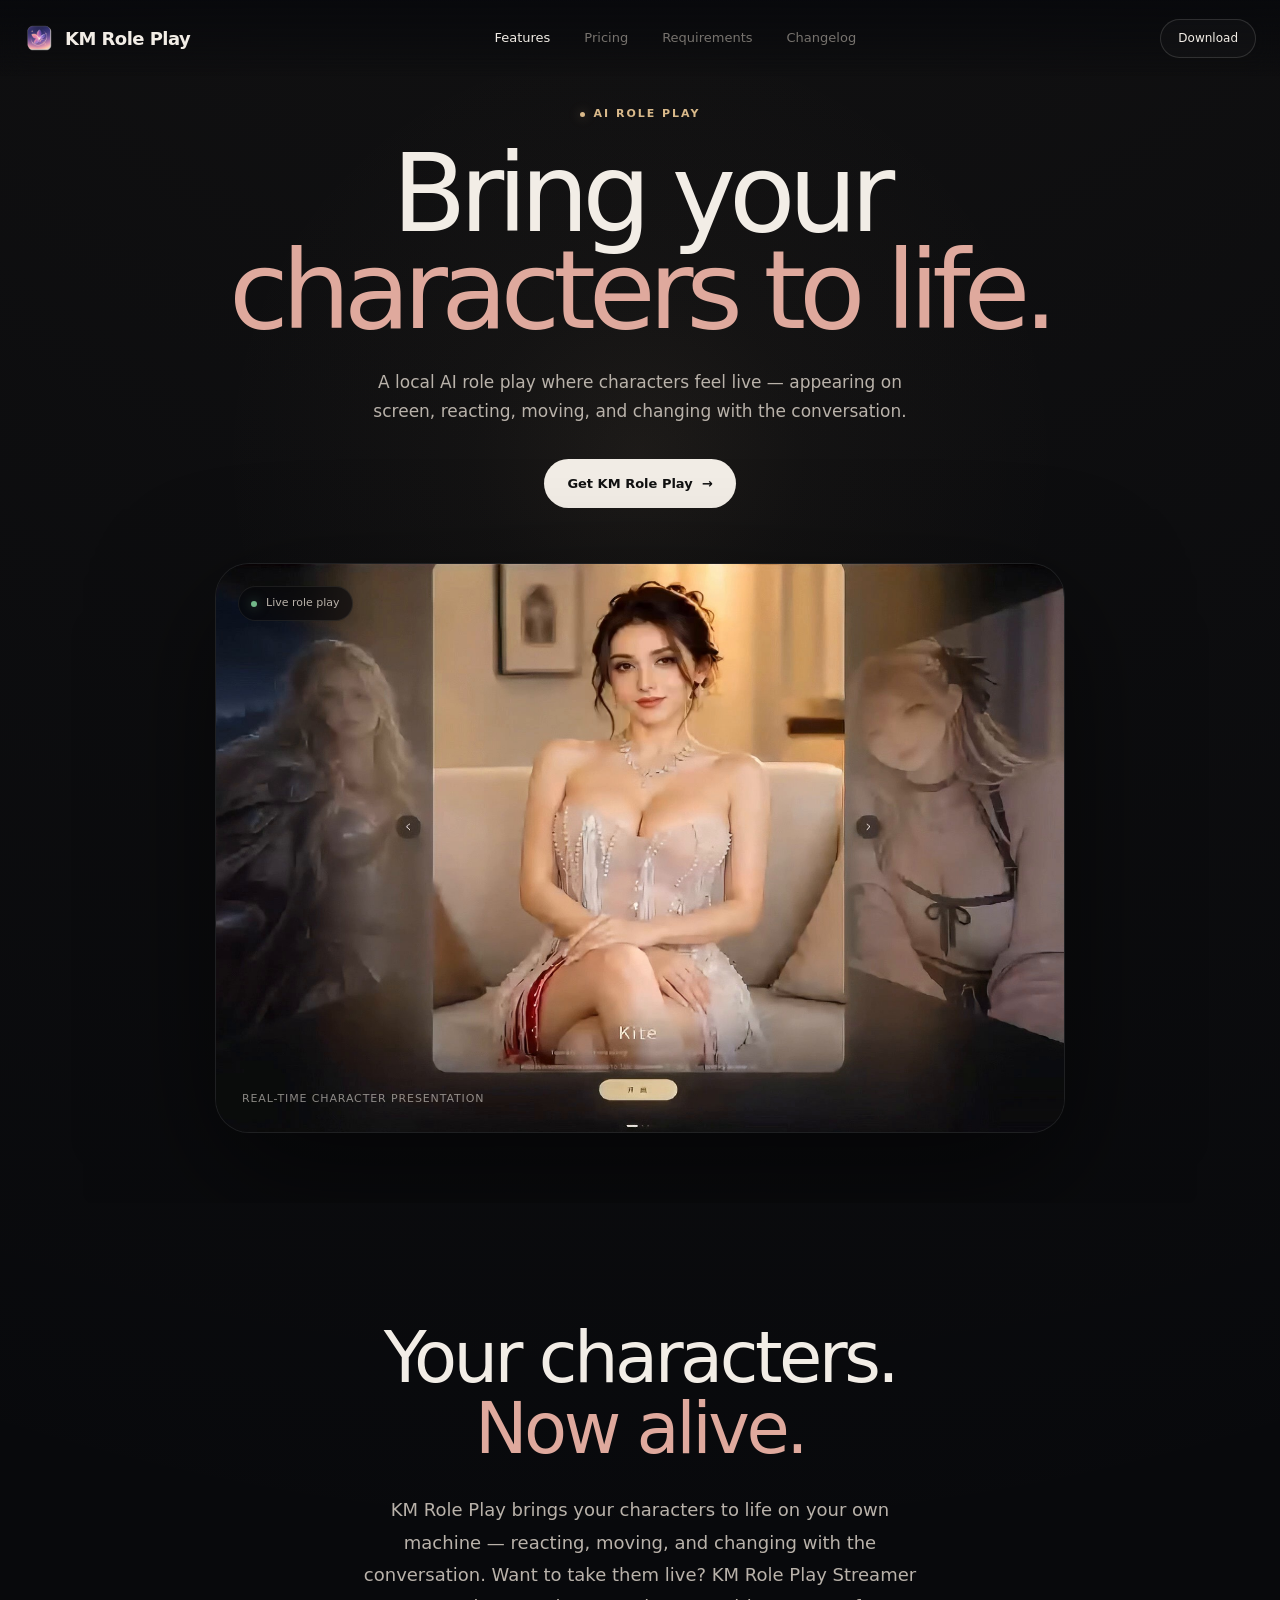
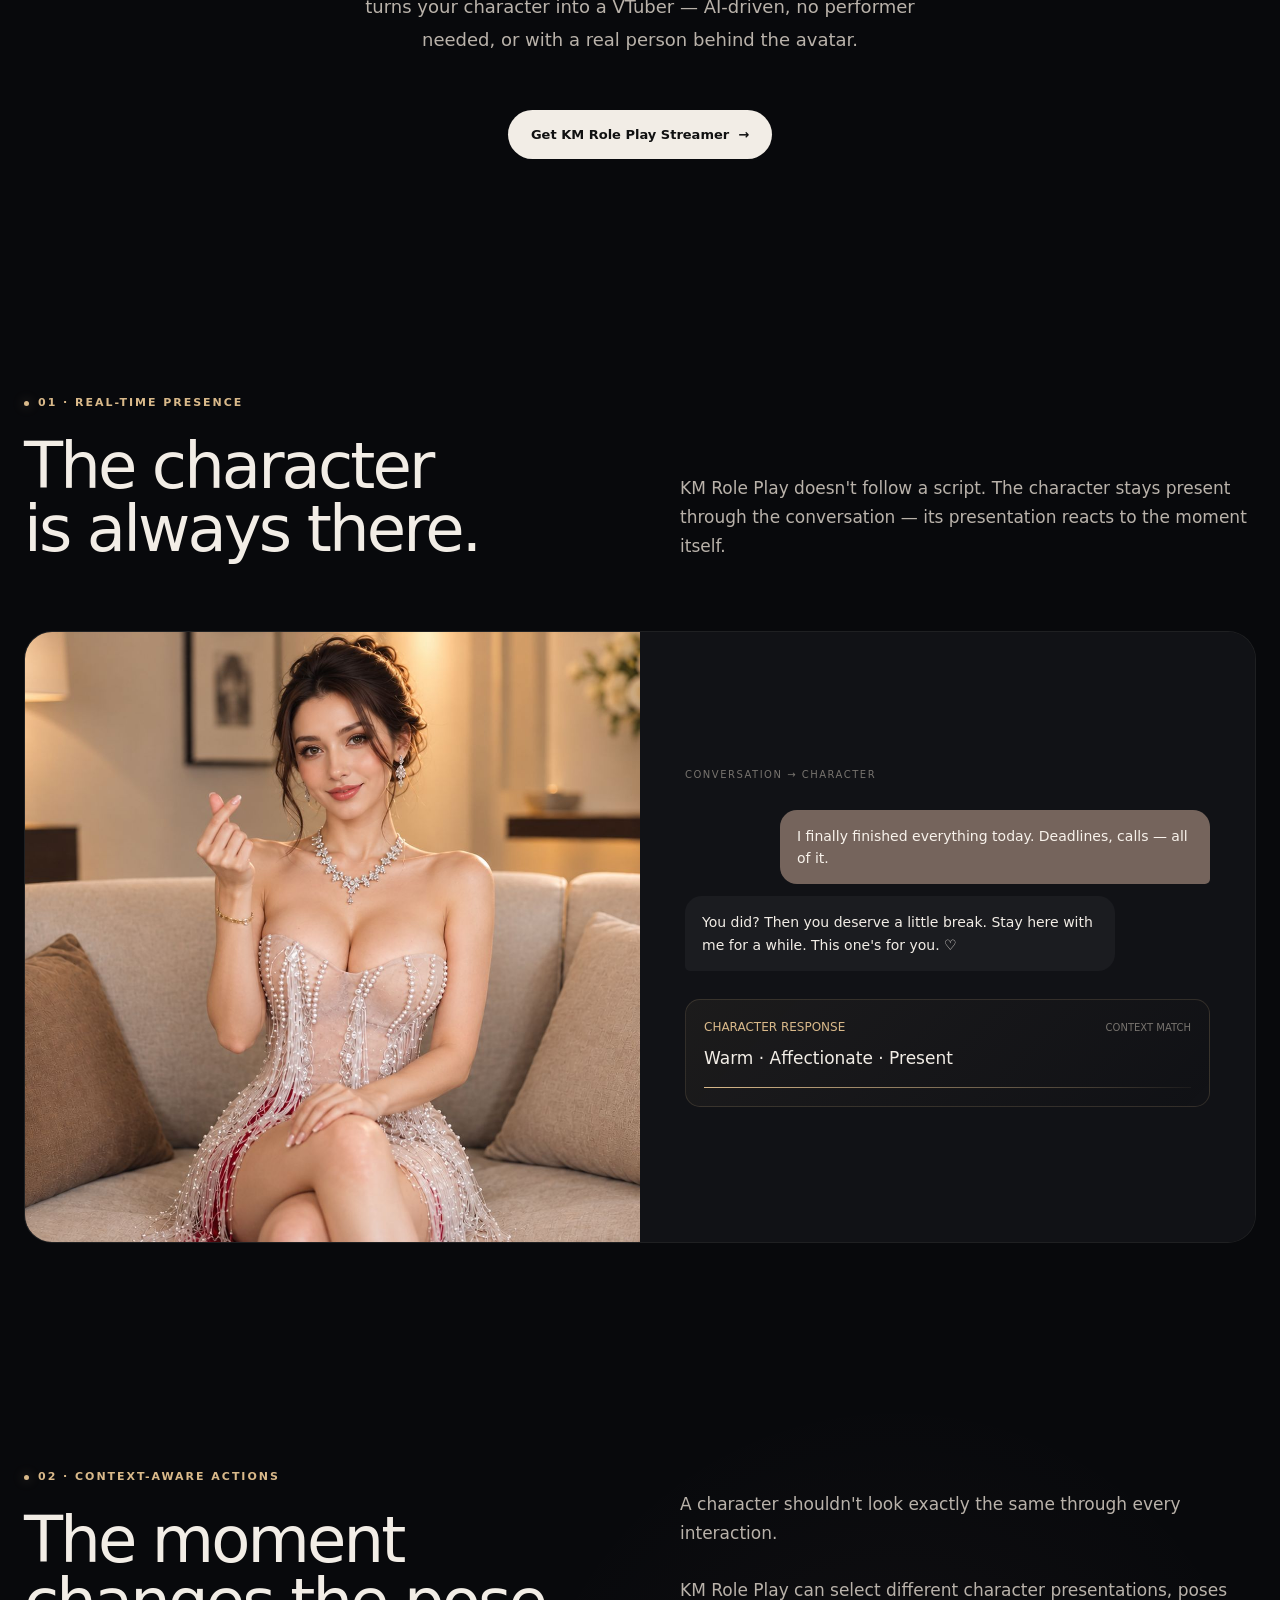
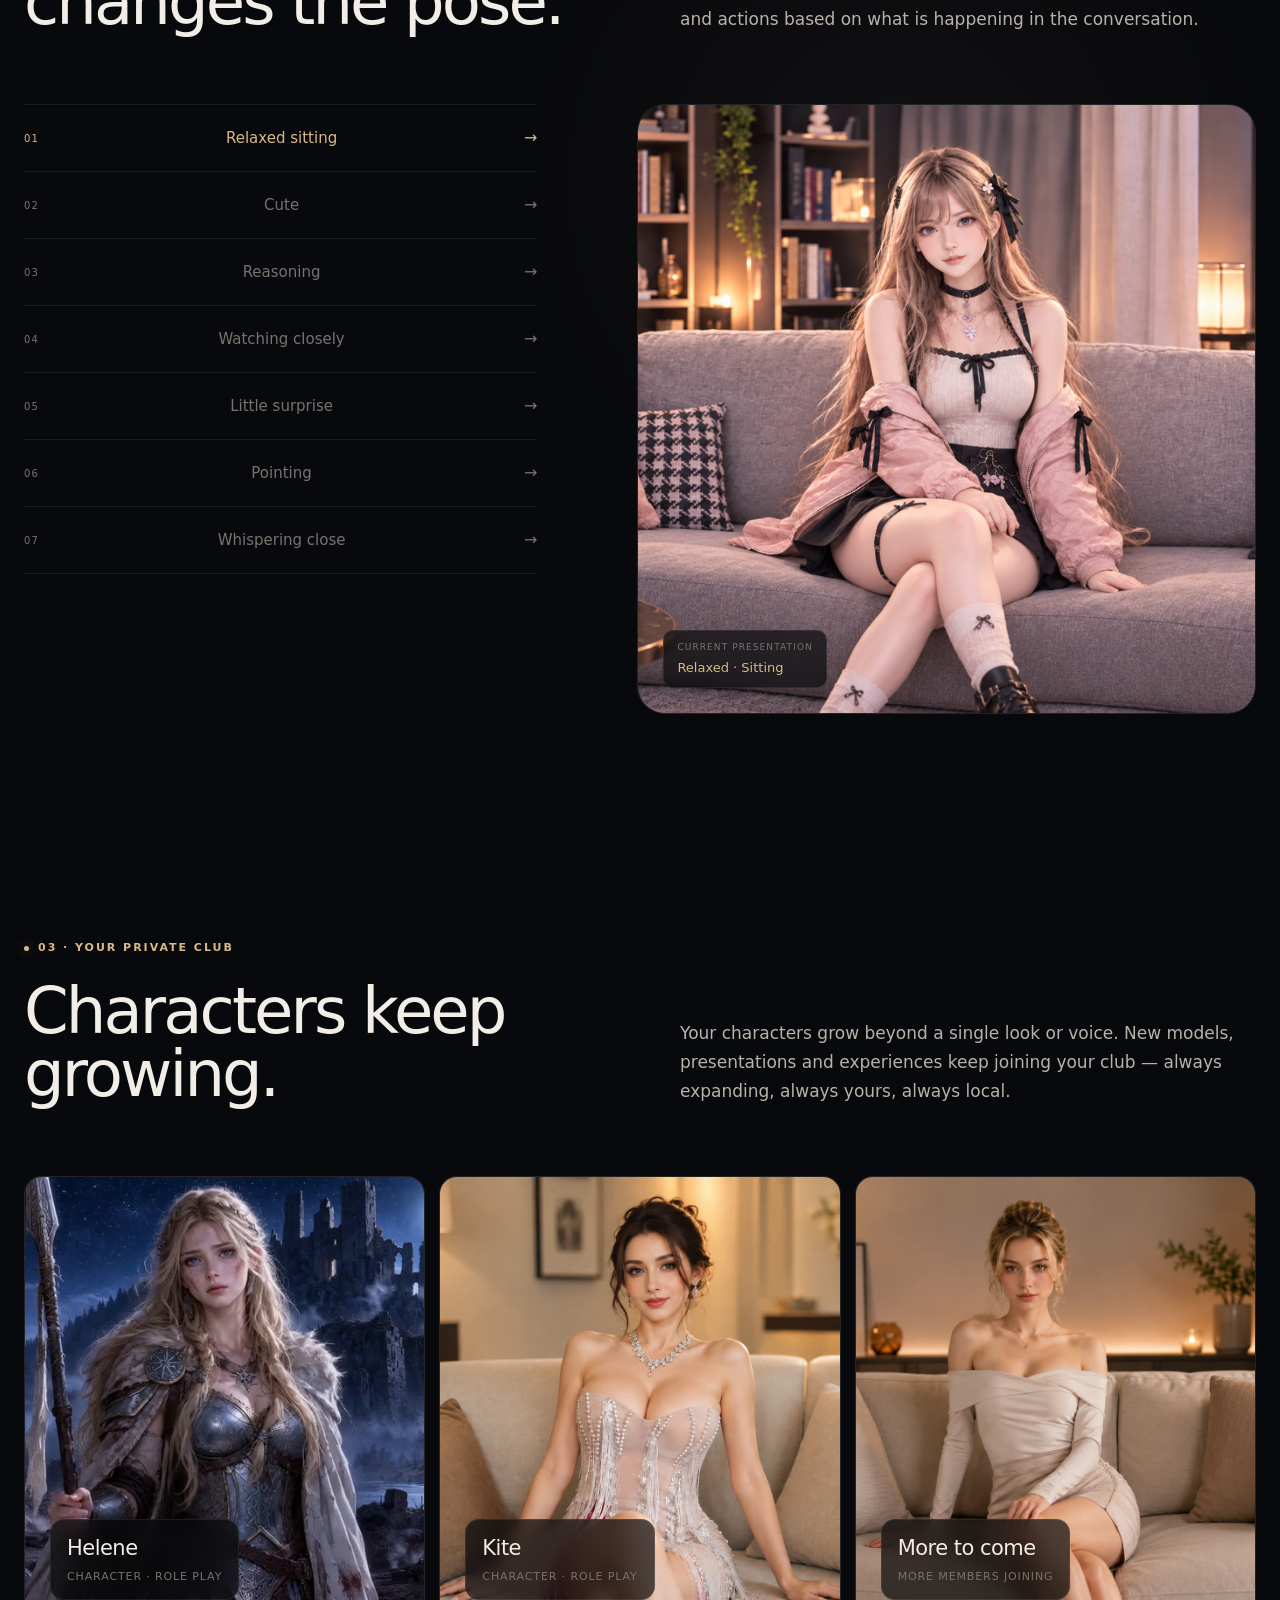
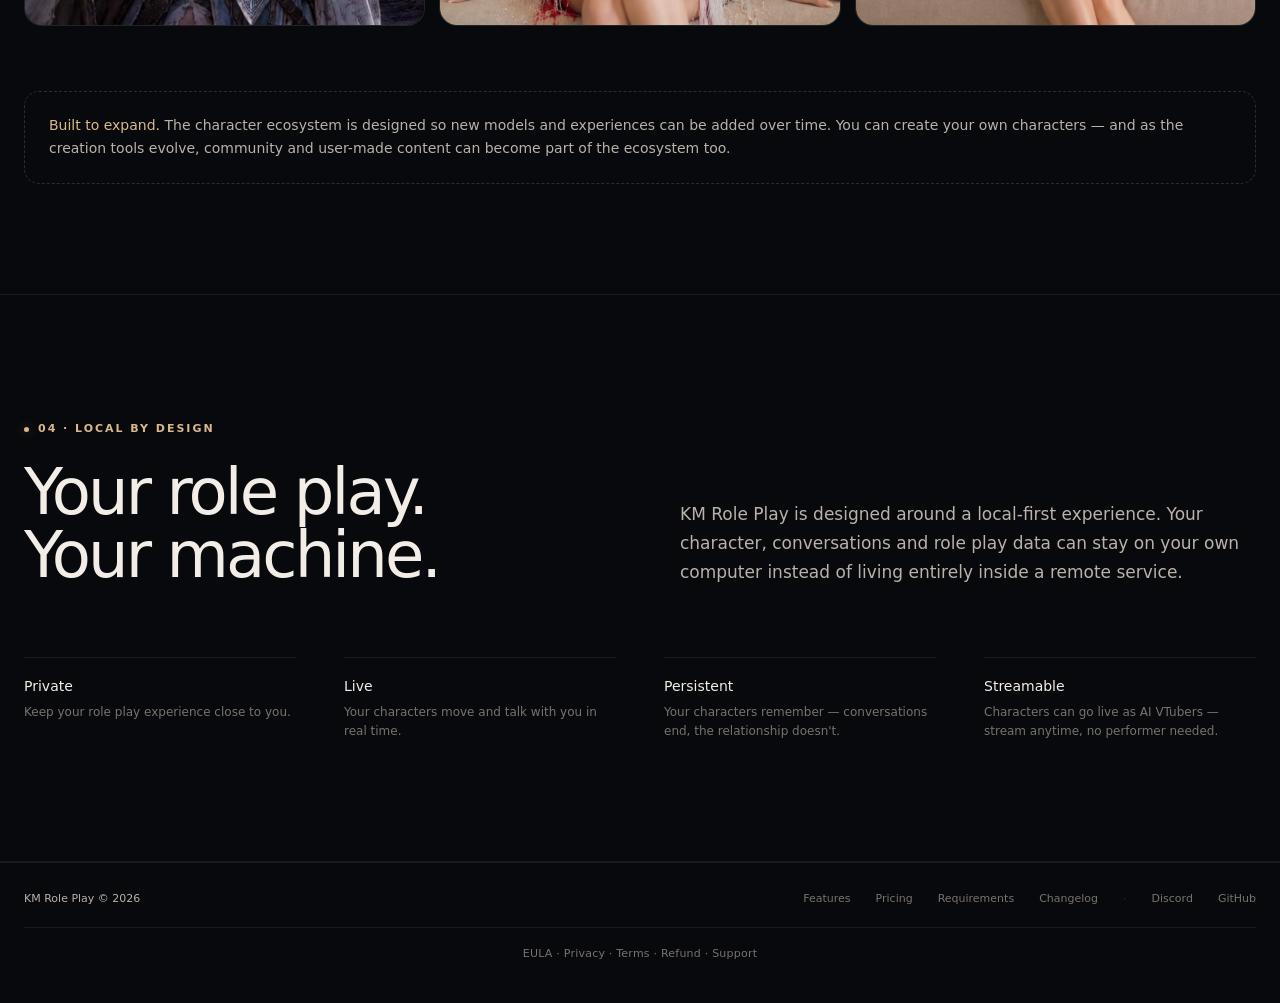
==== index.html @ c23aa188 "Initial site: landing, pricing, download, requirements, legal docs" ====
<!DOCTYPE html>
<html lang="en">
<head>
  <meta charset="UTF-8" />
  <meta name="viewport" content="width=device-width, initial-scale=1.0" />

  <title>KM Role Play — Bring AI Characters to Life</title>
  <meta
    name="description"
    content="A local AI role play experience where characters come alive, react to conversations, and move naturally with the moment."
  />

  <link rel="stylesheet" href="assets/css/main.css" />

  <link rel="icon" type="image/png" sizes="32x32" href="assets/images/favicon-32x32.png" />
  <link rel="icon" type="image/png" sizes="16x16" href="assets/images/favicon-16x16.png" />
  <link rel="apple-touch-icon" sizes="180x180" href="assets/images/apple-touch-icon.png" />
</head>
<body>

  <!-- Nav / footer are injected by assets/js/site.js (single source of truth) -->
  <div id="site-header"></div>

  <main>

    <!-- =======================================================
         HERO
    ======================================================== -->

    <section class="hero">

      <div class="container hero-content">

        <div class="eyebrow">
          AI Role Play
        </div>

        <h1 class="hero-title">
          Bring your<br />
          <span class="warm">characters to life.</span>
        </h1>

        <p class="hero-subtitle">
          A local AI role play where characters feel live — appearing on screen,
          reacting, moving, and changing with the conversation.
        </p>

        <div class="hero-actions">

          <a href="download-windows.html" class="button-primary">
            Get KM Role Play
            <span>→</span>
          </a>

        </div>


        <!--
          HERO DEMO VIDEO — assets/video/demo_site_ff.mp4
        -->

        <div class="hero-stage">

          <div class="stage-grid"></div>
          <div class="stage-noise"></div>

          <div class="stage-status">
            <span class="online-dot"></span>
            Live role play
          </div>

          <video
            class="hero-video"
            autoplay
            muted
            loop
            playsinline
            preload="metadata"
            poster="assets/video/demo_post.jpg"
          >
            <source src="assets/video/demo_site_ff.mp4" type="video/mp4" />
          </video>

          <div class="stage-caption">
            Real-time character presentation
          </div>

        </div>

      </div>

    </section>


    <!-- =====================================================
         INTRO
    ====================================================== -->

    <section class="intro" id="experience">

      <div class="container">

        <div class="intro-layout reveal">

          <h2 class="intro-big">
            Your characters.<br />
            <span>Now alive.</span>
          </h2>

          <p class="intro-copy">
            KM Role Play brings your characters to life on your own
            machine — reacting, moving, and changing with the
            conversation. Want to take them live? KM Role Play Streamer
            turns your character into a VTuber — AI-driven, no performer
            needed, or with a real person behind the avatar.
          </p>

          <div class="intro-actions">
            <a href="download-windows.html" class="button-primary">Get KM Role Play Streamer <span>→</span></a>
          </div>

        </div>

      </div>

    </section>


    <!-- =====================================================
         FEATURE 01
    ====================================================== -->

    <section class="feature-section" id="features">

      <div class="container">

        <div class="section-header reveal">

          <div>
            <div class="eyebrow">01 · Real-time presence</div>

            <h2 class="section-title" style="margin-top: 22px;">
              The character<br />
              is always there.
            </h2>
          </div>

          <p class="section-copy">
            KM Role Play doesn't follow a script. The character stays
            present through the conversation — its presentation reacts
            to the moment itself.
          </p>

        </div>


        <div class="feature-demo reveal">

          <div class="demo-visual">

            <div class="demo-live">
              <span>●</span>&nbsp; LIVE
            </div>

            <!-- Replace with real video -->
            <div class="demo-character"></div>

          </div>


          <div class="chat-panel">

            <div class="chat-label">
              Conversation → Character
            </div>

            <div class="message user">
              I finally finished everything today. Deadlines, calls — all of it.
            </div>

            <div class="message ai">
              You did? Then you deserve a little break.
              Stay here with me for a while. This one's for you. ♡
            </div>

            <div class="action-card">

              <div class="action-card-top">

                <div class="action-title">
                  CHARACTER RESPONSE
                </div>

                <div class="action-state">
                  CONTEXT MATCH
                </div>

              </div>

              <div class="action-name">
                Warm · Affectionate · Present
              </div>

              <div class="action-line"></div>

            </div>

          </div>

        </div>

      </div>

    </section>


    <!-- =====================================================
         FEATURE 02 — ACTIONS
    ====================================================== -->

    <section class="pose-section" id="actions">

      <div class="container">

        <div class="section-header reveal">

          <div>
            <div class="eyebrow">
              02 · Context-aware actions
            </div>

            <h2 class="section-title" style="margin-top: 22px;">
              The moment<br />
              changes the pose.
            </h2>
          </div>

          <p class="section-copy">
            A character shouldn't look exactly the same through
            every interaction.
            <br /><br />
            KM Role Play can select different character presentations,
            poses and actions based on what is happening in the
            conversation.
          </p>

        </div>


        <div class="pose-layout">

          <div class="pose-list reveal">

              <div class="pose-item active">
                <span class="pose-item-number">01</span>
                <span class="pose-item-name">Relaxed sitting</span>
                <span>→</span>
              </div>

              <div class="pose-item">
                <span class="pose-item-number">02</span>
                <span class="pose-item-name">Cute</span>
                <span>→</span>
              </div>

              <div class="pose-item">
                <span class="pose-item-number">03</span>
                <span class="pose-item-name">Reasoning</span>
                <span>→</span>
              </div>

              <div class="pose-item">
                <span class="pose-item-number">04</span>
                <span class="pose-item-name">Watching closely</span>
                <span>→</span>
              </div>

              <div class="pose-item">
                <span class="pose-item-number">05</span>
                <span class="pose-item-name">Little surprise</span>
                <span>→</span>
              </div>

              <div class="pose-item">
                <span class="pose-item-number">06</span>
                <span class="pose-item-name">Pointing</span>
                <span>→</span>
              </div>

              <div class="pose-item">
                <span class="pose-item-number">07</span>
                <span class="pose-item-name">Whispering close</span>
                <span>→</span>
              </div>

            </div>


          <div class="pose-visual reveal">

            <div class="pose-character"></div>

            <div class="pose-tag">

              <div class="pose-tag-label">
                Current presentation
              </div>

              <div class="pose-tag-value">
                Relaxed · Sitting
              </div>

            </div>

          </div>

        </div>

      </div>

    </section>


    <!-- =====================================================
         FEATURE 03 — EXTENSIBLE CHARACTERS
    ====================================================== -->

    <section class="library-section" id="characters">

      <div class="container">

        <div class="section-header reveal">

          <div>

            <div class="eyebrow">
              03 · Your private club
            </div>

            <h2 class="section-title" style="margin-top: 22px;">
              Characters keep<br />
              growing.
            </h2>

          </div>

          <p class="section-copy">
            Your characters grow beyond a single look or voice.
            New models, presentations and experiences keep joining
            your club — always expanding, always yours, always local.
          </p>

        </div>


        <div class="library-grid">

          <article class="library-card reveal">

            <div class="library-person fill" style="background-image: url('assets/images/ft-c-helene.jpg'); background-position: top center;"></div>

            <div class="library-meta">

              <div class="library-name">
                Helene
              </div>

              <div class="library-type">
                Character · Role Play
              </div>

            </div>

          </article>


          <article class="library-card reveal">

            <div class="library-person fill" style="background-image: url('assets/images/ft-c-evelyn.jpg');"></div>

            <div class="library-meta">

              <div class="library-name">
                Kite
              </div>

              <div class="library-type">
                Character · Role Play
              </div>

            </div>

          </article>


          <article class="library-card reveal">

            <div class="library-person fill" style="background-image: url('assets/images/ft-c-more.jpg');"></div>

            <div class="library-meta">

              <div class="library-name">
                More to come
              </div>

              <div class="library-type">
                More members joining
              </div>

            </div>

          </article>

        </div>


        <div class="library-future reveal">

          <strong>Built to expand.</strong>
          The character ecosystem is designed so new models and
          experiences can be added over time. You can create your
          own characters — and as the creation tools evolve, community
          and user-made content can become part of the ecosystem too.

        </div>

      </div>

    </section>


    <!-- =====================================================
         LOCAL
    ====================================================== -->

    <section class="local-section" id="local">

      <div class="container">

        <div class="section-header reveal">

          <div>
            <div class="eyebrow">
              04 · Local by design
            </div>

            <h2 class="section-title" style="margin-top: 22px;">
              Your role play.<br />
              Your machine.
            </h2>
          </div>

          <p class="section-copy">
            KM Role Play is designed around a local-first experience.
            Your character, conversations and role play data can
            stay on your own computer instead of living entirely
            inside a remote service.
          </p>

        </div>


        <div class="local-points reveal">

              <div class="local-point">

                <div class="local-point-title">
                  Private
                </div>

                <div class="local-point-copy">
                  Keep your role play experience close to you.
                </div>

              </div>


              <div class="local-point">

                <div class="local-point-title">
                  Live
                </div>

                <div class="local-point-copy">
                  Your characters move and talk with you
                  in real time.
                </div>

              </div>


              <div class="local-point">

                <div class="local-point-title">
                  Persistent
                </div>

                <div class="local-point-copy">
                  Your characters remember — conversations end,
                  the relationship doesn't.
                </div>

              </div>


              <div class="local-point">

                <div class="local-point-title">
                  Streamable
                </div>

                <div class="local-point-copy">
                  Characters can go live as AI VTubers —
                  stream anytime, no performer needed.
                </div>

              </div>

        </div>

      </div>

    </section>

  </main>

  <div id="site-footer"></div>

  <script src="assets/js/site.js"></script>

</body>
</html>
---- assets/css/main.css ----
/* =========================================================
       DESIGN TOKENS
    ========================================================= */

    :root {
      --bg: #08090c;
      --bg-soft: #0b0c0f;
      --surface: #111216;
      --surface-2: #151619;
      --surface-3: #1b1c20;

      --text: #f2ede6;
      --text-soft: #b9b2aa;
      --text-muted: #77736e;

      --champagne: #d9b98a;
      --rose: #dfa99d;
      --green: #72b889;
      --red: #ef4545;

      --border: rgba(242, 237, 230, 0.08);
      --border-light: rgba(242, 237, 230, 0.14);

      --max-width: 1240px;

      --radius-sm: 10px;
      --radius-md: 18px;
      --radius-lg: 28px;

      --ease: cubic-bezier(.22, 1, .36, 1);
    }

    /* =========================================================
       RESET
    ========================================================= */

    * {
      box-sizing: border-box;
      margin: 0;
      padding: 0;
    }

    html {
      scroll-behavior: smooth;
      background: var(--bg);
    }

    body {
      background:
        radial-gradient(
          circle at 50% -10%,
          rgba(217, 185, 138, 0.055),
          transparent 34%
        ),
        var(--bg);

      color: var(--text);

      font-family:
        Inter,
        ui-sans-serif,
        system-ui,
        -apple-system,
        BlinkMacSystemFont,
        "Segoe UI",
        sans-serif;

      line-height: 1.5;
      overflow-x: hidden;
    }

    a {
      color: inherit;
      text-decoration: none;
    }

    button {
      font: inherit;
      color: inherit;
    }

    img,
    video {
      display: block;
      max-width: 100%;
    }

    ::selection {
      background: rgba(217, 185, 138, 0.22);
      color: var(--text);
    }

    /* =========================================================
       GLOBAL
    ========================================================= */

    .container {
      width: min(calc(100% - 48px), var(--max-width));
      margin: 0 auto;
    }

    .eyebrow {
      display: inline-flex;
      align-items: center;
      gap: 9px;

      color: var(--champagne);

      font-size: 11px;
      font-weight: 600;
      letter-spacing: 0.18em;
      text-transform: uppercase;
    }

    .eyebrow::before {
      content: "";
      width: 5px;
      height: 5px;
      border-radius: 50%;
      background: var(--champagne);
      box-shadow: 0 0 12px rgba(217, 185, 138, 0.45);
    }

    .section-title {
      max-width: 760px;

      font-size: clamp(42px, 5vw, 72px);
      line-height: 0.98;
      font-weight: 500;
      letter-spacing: -0.045em;
    }

    .section-copy {
      max-width: 570px;

      margin-top: 26px;

      color: var(--text-soft);

      font-size: 17px;
      line-height: 1.7;
    }

    .muted {
      color: var(--text-muted);
    }

    /* =========================================================
       NAV
    ========================================================= */

    .nav {
      position: fixed;
      z-index: 100;

      top: 0;
      left: 0;
      right: 0;

      height: 76px;

      display: flex;
      align-items: center;

      background: linear-gradient(
        to bottom,
        rgba(8, 9, 12, 0.94),
        rgba(8, 9, 12, 0.62),
        transparent
      );

      backdrop-filter: blur(14px);
      -webkit-backdrop-filter: blur(14px);
    }

    .nav-inner {
      width: min(calc(100% - 48px), var(--max-width));
      margin: 0 auto;

      display: flex;
      align-items: center;
      justify-content: space-between;
    }

    .logo {
      display: flex;
      align-items: center;
      gap: 11px;

      font-size: 18px;
      font-weight: 600;
      letter-spacing: -0.03em;
    }

    .logo-img {
      height: 30px;
      width: 30px;
      object-fit: cover;
      object-position: center;
      border-radius: 6px;
    }

    .logo-text {
      color: var(--text);
    }

    .logo-mark {
      position: relative;

      width: 27px;
      height: 27px;

      border: 1px solid rgba(217, 185, 138, 0.5);
      border-radius: 50%;
    }

    .logo-mark::before {
      content: "";

      position: absolute;

      width: 8px;
      height: 8px;

      top: 8px;
      left: 8px;

      border-radius: 50%;
      background: var(--champagne);

      box-shadow:
        0 0 14px rgba(217, 185, 138, 0.35);
    }

    .nav-links {
      display: flex;
      align-items: center;
      gap: 34px;

      color: var(--text-muted);
      font-size: 13px;
    }

    .nav-links a {
      transition: color 0.25s ease;
    }

    .nav-links a:hover {
      color: var(--text);
    }

    .nav-links a.current {
      color: var(--text);
    }

    .nav-button {
      display: inline-flex;
      align-items: center;
      justify-content: center;

      height: 39px;
      padding: 0 17px;

      border: 1px solid var(--border-light);
      border-radius: 999px;

      background: rgba(255,255,255,0.025);

      font-size: 12px;

      transition:
        background 0.25s ease,
        border-color 0.25s ease,
        transform 0.25s ease;
    }

    .nav-button:hover {
      background: rgba(255,255,255,0.06);
      border-color: rgba(217,185,138,0.35);
      transform: translateY(-1px);
    }

    /* =========================================================
       HERO
    ========================================================= */

    .hero {
      position: relative;

      min-height: 100vh;

      display: flex;
      align-items: center;

      padding-top: 100px;
      padding-bottom: 70px;

      overflow: hidden;
    }

    .hero::before {
      content: "";

      position: absolute;

      width: 900px;
      height: 900px;

      left: 50%;
      top: 38%;

      transform: translate(-50%, -50%);

      background:
        radial-gradient(
          circle,
          rgba(217,185,138,0.075) 0%,
          rgba(217,185,138,0.028) 26%,
          transparent 67%
        );

      pointer-events: none;
    }

    .hero-content {
      position: relative;
      z-index: 2;

      text-align: center;

      width: 100%;
    }

    .hero-title {
      max-width: 900px;

      margin: 22px auto 0;

      font-size: clamp(56px, 8.5vw, 116px);
      line-height: 0.89;
      letter-spacing: -0.065em;
      font-weight: 500;
    }

    .hero-title .warm {
      color: var(--rose);
    }

    .hero-subtitle {
      max-width: 590px;

      margin: 28px auto 0;

      color: var(--text-soft);

      font-size: 17px;
      line-height: 1.7;
    }

    .hero-actions {
      margin-top: 34px;

      display: flex;
      justify-content: center;
      align-items: center;
      gap: 12px;
    }

    .button-primary {
      display: inline-flex;
      align-items: center;
      justify-content: center;
      gap: 9px;

      height: 49px;
      padding: 0 23px;

      border: 0;
      border-radius: 999px;

      background: var(--text);
      color: #111;

      font-size: 13px;
      font-weight: 600;

      cursor: pointer;

      transition:
        transform 0.25s var(--ease),
        box-shadow 0.25s ease;
    }

    .button-primary:hover {
      transform: translateY(-2px);
      box-shadow: 0 12px 35px rgba(242,237,230,0.12);
    }

    .button-secondary {
      display: inline-flex;
      align-items: center;
      justify-content: center;

      height: 49px;
      padding: 0 22px;

      border: 1px solid var(--border-light);
      border-radius: 999px;

      background: rgba(255,255,255,0.025);

      color: var(--text-soft);

      font-size: 13px;

      cursor: pointer;

      transition:
        background 0.25s ease,
        color 0.25s ease;
    }

    .button-secondary:hover {
      background: rgba(255,255,255,0.06);
      color: var(--text);
    }

    /* Hero role play */

    .hero-stage {
      position: relative;

      width: min(850px, 100%);
      height: 570px;

      margin: 55px auto 0;

      border-radius: 34px;

      overflow: hidden;

      background:
        radial-gradient(
          circle at 50% 35%,
          rgba(217,185,138,0.09),
          transparent 42%
        ),
        #0d0e11;

      border: 1px solid var(--border);

      box-shadow:
        0 40px 120px rgba(0,0,0,0.55),
        inset 0 0 80px rgba(255,255,255,0.012);
    }

    .stage-noise {
      position: absolute;
      inset: 0;

      opacity: 0.045;

      background-image:
        radial-gradient(
          rgba(255,255,255,0.8) 0.5px,
          transparent 0.5px
        );

      background-size: 5px 5px;

      pointer-events: none;
    }

    .stage-grid {
      position: absolute;
      inset: 0;

      background:
        linear-gradient(
          rgba(255,255,255,0.025) 1px,
          transparent 1px
        ),
        linear-gradient(
          90deg,
          rgba(255,255,255,0.025) 1px,
          transparent 1px
        );

      background-size: 70px 70px;

      mask-image: linear-gradient(
        to bottom,
        transparent,
        black 30%,
        black 70%,
        transparent
      );

      opacity: 0.45;
    }

    /* Hero demo video — fills the stage, UI overlays stay on top */

    .hero-video {
      position: absolute;
      inset: 0;

      width: 100%;
      height: 100%;

      object-fit: cover;
      object-position: center;

      background: #0d0e11;
    }

    .stage-status {
      position: absolute;

      z-index: 2;

      top: 22px;
      left: 22px;

      display: flex;
      align-items: center;
      gap: 9px;

      padding: 8px 12px;

      border-radius: 999px;

      background: rgba(8,9,12,0.65);
      border: 1px solid var(--border);

      color: var(--text-soft);

      font-size: 11px;
      backdrop-filter: blur(12px);
    }

    .online-dot {
      width: 6px;
      height: 6px;

      border-radius: 50%;

      background: var(--green);

      box-shadow: 0 0 12px rgba(114,184,137,0.55);
    }

    .stage-caption {
      position: absolute;

      z-index: 2;

      left: 26px;
      bottom: 25px;

      color: rgba(242,237,230,0.55);

      font-size: 11px;
      letter-spacing: 0.08em;
      text-transform: uppercase;
    }

    /* =========================================================
       INTRO
    ========================================================= */

    .intro {
      padding: 120px 0;
    }

    .intro-layout {
      display: grid;
      grid-template-columns: 1fr;
      gap: 30px;
      align-items: start;

      text-align: center;
    }

    .intro-big {
      font-size: clamp(45px, 5.5vw, 76px);
      line-height: 1;
      letter-spacing: -0.05em;
      font-weight: 500;
    }

    .intro-big span {
      color: var(--rose);
    }

    .intro-actions {
      margin-top: 24px;
    }

    .intro-copy {
      color: var(--text-soft);
      font-size: 18px;
      line-height: 1.8;
      max-width: 570px;
      margin-inline: auto;
    }

    /* =========================================================
       REAL-TIME SECTION
    ========================================================= */

    .feature-section {
      padding: 110px 0;
    }

    .section-header {
      display: grid;
      grid-template-columns: 1fr 1fr;
      gap: 80px;
      align-items: end;
    }

    .feature-demo {
      position: relative;

      margin-top: 70px;

      min-height: 610px;

      display: grid;
      grid-template-columns: 1fr 1fr;

      border: 1px solid var(--border);
      border-radius: var(--radius-lg);

      overflow: hidden;

      background: #0d0e11;
    }

    .demo-visual {
      position: relative;

      min-height: 610px;

      display: flex;
      align-items: flex-end;
      justify-content: center;

      overflow: hidden;

      background:
        radial-gradient(
          circle at 50% 40%,
          rgba(223,169,157,0.09),
          transparent 45%
        ),
        #101114;
    }

    .demo-character {
      position: absolute;
      inset: 0;

      background: url("../images/ft-bx.jpg") center / cover no-repeat;
    }

    .demo-live {
      position: absolute;

      top: 22px;
      left: 22px;

      padding: 7px 11px;

      border-radius: 999px;

      background: rgba(8,9,12,0.72);
      border: 1px solid var(--border);

      color: var(--text-soft);

      font-size: 10px;
      letter-spacing: 0.1em;
      text-transform: uppercase;
    }

    .demo-live span {
      color: var(--green);
    }

    .chat-panel {
      padding: 45px;

      display: flex;
      flex-direction: column;
      justify-content: center;

      background: var(--surface);
    }

    .chat-label {
      margin-bottom: 28px;

      color: var(--text-muted);

      font-size: 10px;
      letter-spacing: 0.15em;
      text-transform: uppercase;
    }

    .message {
      max-width: 430px;

      padding: 15px 17px;

      border-radius: 17px;

      font-size: 14px;
      line-height: 1.6;
    }

    .message.user {
      margin-left: auto;

      background: #75645c;
      color: #f8f2eb;

      border-bottom-right-radius: 5px;
    }

    .message.ai {
      margin-top: 12px;

      background: #1b1c20;
      color: var(--text);

      border-bottom-left-radius: 5px;
    }

    .action-card {
      margin-top: 28px;

      padding: 18px;

      border: 1px solid rgba(217,185,138,0.16);
      border-radius: 15px;

      background:
        linear-gradient(
          135deg,
          rgba(217,185,138,0.055),
          transparent
        );
    }

    .action-card-top {
      display: flex;
      justify-content: space-between;
      align-items: center;
    }

    .action-title {
      font-size: 12px;
      color: var(--champagne);
    }

    .action-state {
      font-size: 10px;
      color: var(--text-muted);
    }

    .action-name {
      margin-top: 10px;

      font-size: 17px;
      font-weight: 500;
    }

    .action-line {
      height: 1px;

      margin-top: 15px;

      background:
        linear-gradient(
          90deg,
          var(--champagne),
          rgba(217,185,138,0.06)
        );
    }

    /* =========================================================
       ACTION / POSE SYSTEM
    ========================================================= */

    .pose-section {
      padding: 110px 0;

      background:
        radial-gradient(
          circle at 70% 40%,
          rgba(223,169,157,0.045),
          transparent 35%
        );
    }

    .pose-layout {
      display: grid;
      grid-template-columns: 0.83fr 1fr;
      gap: 100px;
      align-items: start;

      margin-top: 70px;
    }

    .pose-list {
      margin-top: 0;

      border-top: 1px solid var(--border);
    }

    .pose-item {
      display: flex;
      align-items: center;
      justify-content: space-between;

      padding: 21px 0;

      border-bottom: 1px solid var(--border);

      color: var(--text-muted);

      transition:
        color 0.25s ease,
        padding-left 0.25s var(--ease);
    }

    .pose-item:hover {
      color: var(--text);
      padding-left: 8px;
    }

    .pose-item.active {
      color: var(--champagne);
    }

    .pose-item-number {
      font-size: 10px;
      letter-spacing: 0.12em;
    }

    .pose-item-name {
      font-size: 15px;
    }

    .pose-visual {
      position: relative;

      height: 610px;

      border-radius: var(--radius-lg);

      overflow: hidden;

      background:
        radial-gradient(
          circle at 50% 35%,
          rgba(217,185,138,0.11),
          transparent 42%
        ),
        #101114;

      border: 1px solid var(--border);
    }

    .pose-visual::before {
      content: "";

      position: absolute;

      inset: 0;

      background:
        linear-gradient(
          90deg,
          transparent,
          rgba(255,255,255,0.025),
          transparent
        );

      transform: translateX(-100%);
      animation: lightSweep 7s infinite;
    }

    @keyframes lightSweep {
      0% {
        transform: translateX(-100%);
      }
      45%, 100% {
        transform: translateX(100%);
      }
    }

    .pose-character {
      position: absolute;
      inset: 0;

      background: url("../images/1_relaxed_sitting.png") center / cover no-repeat;
    }

    .pose-tag {
      position: absolute;

      left: 25px;
      bottom: 25px;

      padding: 10px 13px;

      border: 1px solid var(--border);
      border-radius: 10px;

      background: rgba(8,9,12,0.68);

      backdrop-filter: blur(10px);
    }

    .pose-tag-label {
      color: var(--text-muted);

      font-size: 9px;
      letter-spacing: 0.12em;
      text-transform: uppercase;
    }

    .pose-tag-value {
      margin-top: 3px;

      color: var(--champagne);

      font-size: 13px;
    }

    /* =========================================================
       SCALING LIBRARY
    ========================================================= */

    .library-section {
      padding: 110px 0;
    }

    .library-grid {
      margin-top: 70px;

      display: grid;
      grid-template-columns: repeat(3, 1fr);
      gap: 14px;
    }

    .library-card {
      position: relative;

      min-height: 450px;

      padding: 25px;

      display: flex;
      flex-direction: column;
      justify-content: flex-end;

      overflow: hidden;

      border-radius: var(--radius-md);

      border: 1px solid var(--border);

      background:
        radial-gradient(
          circle at 50% 35%,
          rgba(223,169,157,0.09),
          transparent 38%
        ),
        #101114;

      transition:
        transform 0.4s var(--ease),
        border-color 0.4s ease;
    }

    .library-card:hover {
      transform: translateY(-7px);
      border-color: rgba(217,185,138,0.22);
    }

    .library-person {
      position: absolute;

      left: 50%;
      bottom: -35px;

      transform: translateX(-50%);

      width: 190px;
      height: 390px;

      border-radius: 50% 50% 15% 15%;

      background:
        radial-gradient(
          ellipse at 50% 13%,
          rgba(223,169,157,0.28),
          transparent 22%
        ),
        linear-gradient(
          105deg,
          rgba(255,255,255,0.06),
          rgba(255,255,255,0.01)
        );

      background-size: cover;
      background-position: center;

      opacity: 0.85;
    }

    /* Full-bleed variant: cover the whole card instead of the
       standing-figure strip. Used for wide/landscape character art. */
    .library-person.fill {
      inset: 0;

      width: auto;
      height: auto;

      transform: none;

      border-radius: 0;

      opacity: 1;
    }

    .library-card:nth-child(2) {
      background:
        radial-gradient(
          circle at 50% 35%,
          rgba(217,185,138,0.09),
          transparent 38%
        ),
        #101114;
    }

    .library-card:nth-child(3) {
      background:
        radial-gradient(
          circle at 50% 35%,
          rgba(223,169,157,0.07),
          transparent 38%
        ),
        #101114;
    }

    .library-meta {
      position: relative;
      z-index: 2;

      width: fit-content;

      padding: 13px 16px;

      border: 1px solid var(--border);
      border-radius: 14px;

      background: rgba(8,9,12,0.68);
      backdrop-filter: blur(10px);
      -webkit-backdrop-filter: blur(10px);
    }

    .library-name {
      font-size: 21px;
      letter-spacing: -0.025em;
    }

    .library-type {
      margin-top: 5px;

      color: var(--text-muted);

      font-size: 11px;
      letter-spacing: 0.08em;
      text-transform: uppercase;
    }

    .library-future {
      margin-top: 65px;

      padding: 22px 24px;

      border: 1px dashed rgba(217,185,138,0.2);
      border-radius: 15px;

      color: var(--text-soft);

      font-size: 14px;
      line-height: 1.7;
    }

    .library-future strong {
      color: var(--champagne);
      font-weight: 500;
    }

    /* =========================================================
       LOCAL SECTION
    ========================================================= */

    .local-section {
      padding: 120px 0;

      border-top: 1px solid var(--border);
      border-bottom: 1px solid var(--border);
    }

    .local-points {
      margin-top: 70px;

      display: grid;
      grid-template-columns: repeat(auto-fit, minmax(210px, 1fr));
      gap: 48px;
    }

    .local-point {
      padding-top: 18px;

      border-top: 1px solid var(--border);
    }

    .local-point-title {
      font-size: 14px;
    }

    .local-point-copy {
      margin-top: 6px;

      color: var(--text-muted);

      font-size: 12px;
      line-height: 1.6;
    }

    /* =========================================================
       FINAL CTA
    ========================================================= */

    .cta {
      position: relative;

      padding: 140px 0;

      text-align: center;

      overflow: hidden;
    }

    .cta::before {
      content: "";

      position: absolute;

      width: 700px;
      height: 500px;

      left: 50%;
      top: 50%;

      transform: translate(-50%, -50%);

      background:
        radial-gradient(
          circle,
          rgba(217,185,138,0.075),
          transparent 65%
        );

      pointer-events: none;
    }

    .cta-content {
      position: relative;
      z-index: 2;
    }

    .cta-title {
      max-width: 820px;

      margin: 20px auto 0;

      font-size: clamp(55px, 8vw, 105px);
      line-height: 0.9;
      letter-spacing: -0.065em;
      font-weight: 500;
    }

    .cta-title span {
      color: var(--rose);
    }

    .cta-copy {
      max-width: 480px;

      margin: 30px auto;

      color: var(--text-soft);

      font-size: 16px;
    }

    /* =========================================================
       FOOTER
    ========================================================= */

    footer {
      padding: 28px 0 40px;

      border-top: 1px solid var(--border);

      color: var(--text-muted);

      font-size: 11px;
    }

    .footer-inner {
      display: flex;
      align-items: center;
      justify-content: space-between;
      flex-wrap: wrap;
    }

    .footer-legal {
      flex-basis: 100%;
      width: 100%;

      margin-top: 20px;
      padding-top: 18px;

      border-top: 1px solid var(--border);

      text-align: center;

      color: var(--text-muted);
      font-size: 11px;
      letter-spacing: 0.02em;
    }

    .footer-legal a {
      color: var(--text-muted);
      transition: color 0.2s ease;
    }

    .footer-legal a:hover {
      color: var(--text);
    }

    .footer-logo {
      color: var(--text-soft);
    }

    .footer-links {
      display: flex;
      gap: 25px;
    }

    .footer-links a:hover {
      color: var(--text);
    }

    /* =========================================================
       SCROLL REVEAL
    ========================================================= */

.reveal {
      opacity: 1;
      transform: none;

      transition:
        opacity 0.9s var(--ease),
        transform 0.9s var(--ease);
    }

    html.js .reveal {
      opacity: 0;
      transform: translateY(28px);
    }

    html.js .reveal.visible {
      opacity: 1;
      transform: translateY(0);
    }

    /* =========================================================
       RESPONSIVE
    ========================================================= */

    @media (max-width: 900px) {
      .nav-links {
        display: none;
      }

      .container {
        width: min(calc(100% - 32px), var(--max-width));
      }

      .nav-inner {
        width: min(calc(100% - 32px), var(--max-width));
      }

      .hero-stage {
        height: 500px;
      }

      .pose-layout,
      .section-header {
        grid-template-columns: 1fr;
        gap: 55px;
      }

      .feature-demo {
        grid-template-columns: 1fr;
      }

      .dl-demo {
        grid-template-columns: 1fr;
      }

      .demo-visual {
        min-height: 500px;
      }

      .chat-panel {
        padding: 30px;
      }

      .library-grid {
        grid-template-columns: 1fr;
      }

      .library-card {
        min-height: 440px;
      }
    }

    @media (max-width: 600px) {
      .hero {
        padding-top: 90px;
      }

      .hero-title {
        font-size: 56px;
      }

      .hero-subtitle {
        font-size: 15px;
      }

      .hero-actions {
        flex-direction: column;
      }

      .button-primary,
      .button-secondary {
        width: 100%;
        max-width: 260px;
      }

      .hero-stage {
        height: 430px;
        border-radius: 24px;
      }

      .intro,
      .feature-section,
      .pose-section,
      .library-section,
      .local-section {
        padding: 80px 0;
      }

      .section-title {
        font-size: 45px;
      }

      .intro-big {
        font-size: 46px;
      }

      .feature-demo {
        margin-top: 45px;
        border-radius: 20px;
      }

      .demo-visual {
        min-height: 420px;
      }

      .pose-visual {
        height: 500px;
      }

      .local-points {
        grid-template-columns: 1fr;
      }

      .cta {
        padding: 100px 0;
      }

      .cta-title {
        font-size: 58px;
      }

      .footer-inner {
        flex-direction: column;
        align-items: flex-start;
        gap: 18px;
      }
    }

    /* =========================================================
       INNER PAGES (shared across pricing / requirements /
       changelog / download-windows)
    ========================================================= */

    .page {
      padding-top: 156px;
      padding-bottom: 120px;
    }

    .page-head {
      max-width: 780px;
    }

    .page-title {
      margin-top: 22px;
      font-size: clamp(40px, 5vw, 64px);
      line-height: 1;
      letter-spacing: -0.045em;
      font-weight: 500;
    }

    .page-copy {
      max-width: 640px;
      margin-top: 24px;
      color: var(--text-soft);
      font-size: 16px;
      line-height: 1.75;
    }

    .page-section {
      margin-top: 96px;
    }

    .page-section-title {
      display: flex;
      align-items: baseline;
      gap: 14px;
      margin-bottom: 26px;
      padding-bottom: 14px;
      border-bottom: 1px solid var(--border);
      font-size: 17px;
      font-weight: 600;
      letter-spacing: -0.01em;
    }

    .page-section-title .n {
      color: var(--champagne);
      font-weight: 500;
      font-variant-numeric: tabular-nums;
    }

    .prose {
      max-width: 720px;
      color: var(--text-soft);
      font-size: 15.5px;
      line-height: 1.8;
    }

    .prose p + p {
      margin-top: 18px;
    }

    .prose strong {
      color: var(--text);
      font-weight: 600;
    }

    .prose a {
      color: var(--champagne);
      text-decoration: underline;
      text-underline-offset: 3px;
      text-decoration-color: rgba(217,185,138,0.35);
    }

    .prose a:hover {
      text-decoration-color: var(--champagne);
    }

    /* Legal pages (EULA / privacy / terms / refund / support) */

    .prose h3 {
      margin-top: 34px;
      margin-bottom: 10px;

      color: var(--text);
      font-size: 17px;
      font-weight: 600;
      letter-spacing: -0.01em;
    }

    .prose h3:first-child {
      margin-top: 0;
    }

    .prose ul {
      margin: 8px 0 20px;
      padding-left: 20px;
      color: var(--text-soft);
    }

    .prose li {
      margin: 6px 0;
    }

    /* Data tables (requirements / changelog) */

    .data-table {
      width: 100%;
      max-width: 860px;
      border-collapse: collapse;
      font-size: 14.5px;
    }

    .data-table th {
      text-align: left;
      padding: 13px 16px;
      color: var(--text-muted);
      font-size: 11px;
      font-weight: 600;
      letter-spacing: 0.14em;
      text-transform: uppercase;
      border-bottom: 1px solid var(--border-light);
    }

    .data-table td {
      padding: 15px 16px;
      border-bottom: 1px solid var(--border);
      vertical-align: top;
      color: var(--text-soft);
      line-height: 1.6;
    }

    .data-table td:first-child {
      color: var(--text);
      font-weight: 500;
      white-space: nowrap;
      width: 220px;
    }

    .data-table tr:last-child td {
      border-bottom: 0;
    }

    .tag {
      display: inline-block;
      padding: 3px 10px;
      border: 1px solid var(--border-light);
      border-radius: 999px;
      font-size: 11px;
      letter-spacing: 0.06em;
      color: var(--text-soft);
    }

    .tag.green {
      color: var(--green);
      border-color: rgba(114,184,137,0.3);
      background: rgba(114,184,137,0.06);
    }

    .tag.warn {
      color: var(--champagne);
      border-color: rgba(217,185,138,0.3);
      background: rgba(217,185,138,0.06);
    }

    .tag.red {
      color: var(--red);
      border-color: rgba(239,69,69,0.3);
      background: rgba(239,69,69,0.06);
    }

    /* Notice / callouts */

    .notice {
      display: flex;
      gap: 14px;
      max-width: 860px;
      margin-top: 22px;
      padding: 18px 20px;
      border: 1px solid rgba(217,185,138,0.22);
      border-radius: var(--radius-md);
      background: rgba(217,185,138,0.045);
      color: var(--text-soft);
      font-size: 14.5px;
      line-height: 1.7;
    }

    .notice .dot {
      flex-shrink: 0;
      width: 7px;
      height: 7px;
      margin-top: 8px;
      border-radius: 50%;
      background: var(--champagne);
      box-shadow: 0 0 10px rgba(217,185,138,0.4);
    }

    .notice strong {
      color: var(--text);
    }

    /* Requirements — GPU & VRAM cards */

    .req-card {
      max-width: 860px;
      margin-top: 22px;
      padding: 26px 28px;
      border: 1px solid var(--border);
      border-radius: var(--radius-md);
      background:
        radial-gradient(
          circle at 100% 0%,
          rgba(217,185,138,0.04),
          transparent 46%
        ),
        rgba(255,255,255,0.012);
    }

    .req-card-head {
      display: flex;
      align-items: baseline;
      justify-content: space-between;
      gap: 16px;
      margin-bottom: 22px;
    }

    .req-label {
      color: var(--text);
      font-size: 13px;
      font-weight: 600;
      letter-spacing: 0.08em;
      text-transform: uppercase;
    }

    .req-note {
      color: var(--text-muted);
      font-size: 12px;
    }

    .req-total {
      color: var(--champagne);
      font-size: 26px;
      font-weight: 500;
      letter-spacing: -0.02em;
    }

    /* GPU tiers */

    .req-gpu-tiers {
      display: flex;
      align-items: stretch;
      gap: 18px;
    }

    .req-tier {
      flex: 1;
      display: flex;
      flex-direction: column;
      gap: 10px;
      padding: 22px 24px;
      border: 1px solid var(--border);
      border-radius: var(--radius-sm);
      background: rgba(255,255,255,0.015);
    }

    .req-tier.rec {
      border-color: rgba(217,185,138,0.28);
      background:
        radial-gradient(
          circle at 85% 0%,
          rgba(217,185,138,0.08),
          transparent 55%
        ),
        rgba(217,185,138,0.02);
    }

    .req-tier-tag {
      align-self: flex-start;
      padding: 3px 10px;
      border: 1px solid var(--border-light);
      border-radius: 999px;
      color: var(--text-soft);
      font-size: 10px;
      font-weight: 600;
      letter-spacing: 0.12em;
      text-transform: uppercase;
    }

    .req-tier.rec .req-tier-tag {
      color: var(--champagne);
      border-color: rgba(217,185,138,0.3);
      background: rgba(217,185,138,0.07);
    }

    .req-tier-name {
      font-size: 22px;
      letter-spacing: -0.02em;
    }

    .req-tier-desc {
      color: var(--text-soft);
      font-size: 12.5px;
      line-height: 1.55;
    }

    .req-tier-arrow {
      align-self: center;
      color: var(--text-muted);
      font-size: 18px;
    }

    /* VRAM bar */

    .req-bar {
      display: flex;
      width: 100%;
      height: 14px;
      margin-bottom: 26px;
      border-radius: 999px;
      overflow: hidden;
      background: rgba(255,255,255,0.04);
    }

    .req-bar-seg {
      height: 100%;
    }

    .req-bar-seg[data-tone="a"] { background: var(--champagne); }
    .req-bar-seg[data-tone="b"] { background: var(--rose); }
    .req-bar-seg[data-tone="c"] { background: var(--green); }
    .req-bar-seg[data-tone="d"] { background: rgba(242,237,230,0.45); }
    .req-bar-seg[data-tone="e"] { background: rgba(242,237,230,0.14); }

    /* VRAM rows */

    .req-rows {
      display: grid;
      gap: 4px;
    }

    .req-row {
      display: grid;
      grid-template-columns: 10px auto 1fr auto;
      align-items: center;
      gap: 12px;
      padding: 11px 4px;
      border-bottom: 1px solid var(--border);
    }

    .req-row:last-child {
      border-bottom: 0;
    }

    .req-row.muted {
      opacity: 0.55;
    }

    .req-chip {
      width: 8px;
      height: 8px;
      border-radius: 50%;
    }

    .req-chip[data-tone="a"] {
      background: var(--champagne);
      box-shadow: 0 0 8px rgba(217,185,138,0.4);
    }
    .req-chip[data-tone="b"] { background: var(--rose); }
    .req-chip[data-tone="c"] { background: var(--green); }
    .req-chip[data-tone="d"] { background: rgba(242,237,230,0.45); }
    .req-chip[data-tone="e"] { background: rgba(242,237,230,0.2); }

    .req-row-name {
      color: var(--text);
      font-size: 14.5px;
      font-weight: 500;
    }

    .req-row-example {
      color: var(--text-muted);
      font-size: 12.5px;
    }

    .req-row-gb {
      color: var(--text);
      font-size: 14px;
      font-variant-numeric: tabular-nums;
      white-space: nowrap;
    }

    /* Flexible modes */

    .req-flex {
      display: grid;
      gap: 10px;
    }

    .req-flex-row {
      display: flex;
      align-items: center;
      justify-content: space-between;
      gap: 14px;
      padding: 13px 0;
      border-bottom: 1px solid var(--border);
    }

    .req-flex-opt {
      color: var(--text-soft);
      font-size: 14.5px;
    }

    .req-flex-diff {
      color: var(--green);
      font-size: 14px;
      font-variant-numeric: tabular-nums;
      white-space: nowrap;
    }

    .req-min {
      margin-top: 20px;
      padding: 16px 18px;
      border: 1px solid rgba(217,185,138,0.22);
      border-radius: var(--radius-sm);
      background: rgba(217,185,138,0.045);
      color: var(--text-soft);
      font-size: 14px;
      line-height: 1.7;
    }

    .req-min strong {
      color: var(--text);
    }

    @media (max-width: 720px) {
      .req-gpu-tiers {
        flex-direction: column;
      }
      .req-tier-arrow {
        transform: rotate(90deg);
        align-self: center;
      }
      .req-row {
        grid-template-columns: 10px auto 1fr;
      }
      .req-row-example {
        grid-column: 2 / 4;
        margin-top: -4px;
      }
      .req-card {
        padding: 20px 18px;
      }
    }

    /* Steps (download) */

    .step-list {
      max-width: 860px;
      display: grid;
      gap: 16px;
    }

    .step-card {
      display: flex;
      gap: 20px;
      padding: 24px 26px;
      border: 1px solid var(--border);
      border-radius: var(--radius-md);
      background: var(--surface);
    }

    .step-card .step-num {
      flex-shrink: 0;
      width: 34px;
      height: 34px;
      display: flex;
      align-items: center;
      justify-content: center;
      border: 1px solid rgba(217,185,138,0.35);
      border-radius: 50%;
      color: var(--champagne);
      font-size: 13px;
      font-variant-numeric: tabular-nums;
    }

    .step-card h3 {
      font-size: 15.5px;
      font-weight: 600;
      letter-spacing: -0.01em;
    }

    .step-card p {
      margin-top: 8px;
      color: var(--text-soft);
      font-size: 14px;
      line-height: 1.7;
    }

    /* SmartScreen mock (illustration, not a screenshot) */

    .dl-demo {
      display: grid;
      grid-template-columns: minmax(0, 1fr) minmax(460px, 520px);
      gap: 64px;
      align-items: start;
      margin-top: 34px;
    }

    .dl-demo .step-list {
      max-width: 440px;
    }

    .dl-demo .smartscreen-mock {
      max-width: none;
      width: 100%;
    }

    .smartscreen-mock {
      max-width: 460px;
      border: 1px solid var(--border-light);
      border-radius: var(--radius-lg);
      background: #0b0d11;
      padding: 26px 26px 22px;
      box-shadow: 0 30px 80px rgba(0,0,0,0.45);
    }

    .smartscreen-bar {
      display: flex;
      align-items: center;
      gap: 10px;
      padding-bottom: 16px;
      margin-bottom: 18px;
      border-bottom: 1px solid var(--border);
      color: var(--text-muted);
      font-size: 12px;
    }

    .smartscreen-bar .window-dots span {
      display: inline-block;
      width: 10px;
      height: 10px;
      border-radius: 50%;
      margin-right: 6px;
      background: var(--surface-3);
    }

    .smartscreen-icon {
      width: 52px;
      height: 52px;
      display: flex;
      align-items: center;
      justify-content: center;
      border-radius: 14px;
      background: var(--surface-3);
      font-size: 24px;
    }

    .smartscreen-title {
      margin-top: 18px;
      font-size: 18px;
      font-weight: 600;
      letter-spacing: -0.01em;
    }

    .smartscreen-sub {
      margin-top: 8px;
      color: var(--text-muted);
      font-size: 13px;
      line-height: 1.6;
    }

    .smartscreen-actions {
      display: flex;
      justify-content: flex-end;
      gap: 10px;
      margin-top: 26px;
      padding-top: 18px;
      border-top: 1px solid var(--border);
    }

    .smart-btn {
      padding: 9px 16px;
      border-radius: 6px;
      border: 1px solid var(--border-light);
      color: var(--text-soft);
      font-size: 12.5px;
    }

    .smart-btn.ghost {
      opacity: 0.55;
    }

    .smart-btn.primary {
      background: #2b6cff;
      border-color: #2b6cff;
      color: #fff;
    }

    .smart-btn-text {
      max-width: 460px;
      margin-top: 14px;
      color: var(--text-muted);
      font-size: 13px;
      line-height: 1.7;
    }

    .smart-btn-text strong {
      color: var(--text);
    }

    /* FAQ */

    .faq-list {
      max-width: 720px;
      display: grid;
      gap: 32px;
    }

    .faq-item h3 {
      font-size: 16px;
      font-weight: 600;
      letter-spacing: -0.01em;
    }

    .faq-item p {
      margin-top: 10px;
      color: var(--text-soft);
      font-size: 14.5px;
      line-height: 1.75;
    }

    /* Pricing tiers */

    .pricing-grid {
      display: grid;
      grid-template-columns: repeat(auto-fit, minmax(280px, 1fr));
      gap: 20px;
      max-width: 980px;
    }

    .tier-card {
      display: flex;
      flex-direction: column;
      padding: 30px 30px 32px;
      border: 1px solid var(--border);
      border-radius: var(--radius-lg);
      background: var(--surface);
    }

    .tier-card.focus {
      border-color: rgba(217,185,138,0.4);
      background:
        radial-gradient(circle at 50% 0%, rgba(217,185,138,0.07), transparent 55%),
        var(--surface);
    }

    .tier-name {
      font-size: 13px;
      font-weight: 600;
      letter-spacing: 0.14em;
      text-transform: uppercase;
      color: var(--text-muted);
    }

    .tier-card.focus .tier-name {
      color: var(--champagne);
    }

    .tier-price {
      margin-top: 18px;
      font-size: 44px;
      font-weight: 500;
      letter-spacing: -0.04em;
      line-height: 1;
    }

    .tier-price small {
      color: var(--text-muted);
      font-size: 14px;
      font-weight: 400;
      letter-spacing: 0;
      margin-left: 4px;
    }

    .tier-desc {
      margin-top: 12px;
      color: var(--text-soft);
      font-size: 14px;
      line-height: 1.65;
    }

    .tier-list {
      margin-top: 26px;
      display: grid;
      gap: 11px;
    }

    .tier-list li {
      display: flex;
      gap: 10px;
      color: var(--text-soft);
      font-size: 13.5px;
      line-height: 1.55;
    }

    .tier-list li::before {
      content: "→";
      color: var(--champagne);
      flex-shrink: 0;
    }

    .tier-card .button-primary,
    .tier-card .button-secondary {
      margin-top: 30px;
      width: 100%;
    }

    .tier-trial {
      margin-top: 10px;
      color: var(--text-muted);
      font-size: 12px;
      text-align: center;
    }

    .tier-trial strong {
      color: var(--champagne);
      font-weight: 600;
    }

    /* Changelog timeline */

    .changelog {
      max-width: 860px;
      position: relative;
    }

    .changelog::before {
      content: "";
      position: absolute;
      left: 7px;
      top: 8px;
      bottom: 8px;
      width: 1px;
      background: var(--border-light);
    }

    .release {
      position: relative;
      padding-left: 44px;
      padding-bottom: 48px;
    }

    .release:last-child {
      padding-bottom: 0;
    }

    .release::before {
      content: "";
      position: absolute;
      left: 0;
      top: 8px;
      width: 15px;
      height: 15px;
      border-radius: 50%;
      border: 1px solid rgba(217,185,138,0.5);
      background: var(--bg);
      box-shadow: 0 0 0 5px rgba(217,185,138,0.07);
    }

    .release-head {
      display: flex;
      align-items: baseline;
      flex-wrap: wrap;
      gap: 12px;
    }

    .release-version {
      font-size: 20px;
      font-weight: 600;
      letter-spacing: -0.02em;
    }

    .release-date {
      color: var(--text-muted);
      font-size: 12.5px;
    }

    .release-notes {
      margin-top: 14px;
      color: var(--text-soft);
      font-size: 14.5px;
      line-height: 1.75;
    }

    .release-notes ul {
      margin-top: 8px;
      display: grid;
      gap: 7px;
    }

    .release-notes li {
      position: relative;
      padding-left: 18px;
    }

    .release-notes li::before {
      content: "—";
      position: absolute;
      left: 0;
      color: var(--champagne);
    }

    .release-notes .muted {
      font-size: 13px;
    }

    /* kbd / code */

    kbd {
      display: inline-block;
      padding: 2px 8px;
      border: 1px solid var(--border-light);
      border-bottom-width: 2px;
      border-radius: 6px;
      background: var(--surface);
      color: var(--text);
      font-family: ui-monospace, "Cascadia Code", Consolas, monospace;
      font-size: 12.5px;
    }

    /* Download page CTA block */

    .download-panel {
      max-width: 860px;
      padding: 34px 36px;
      border: 1px solid var(--border-light);
      border-radius: var(--radius-lg);
      background:
        radial-gradient(circle at 85% 20%, rgba(217,185,138,0.07), transparent 45%),
        var(--surface);
    }

    .download-size {
      margin-top: 10px;
      color: var(--text-muted);
      font-size: 13px;
    }

    .download-panel .hero-actions {
      margin-top: 26px;
      justify-content: flex-start;
    }

    .download-alt {
      margin-top: 16px;
      color: var(--text-muted);
      font-size: 13px;
    }

    .dl-legal-note {
      max-width: 420px;
      margin: 14px auto 0;
      color: var(--text-muted);
      font-size: 11.5px;
      line-height: 1.6;
    }

    .dl-legal-note a {
      color: var(--text-soft);
      text-decoration: underline;
      text-underline-offset: 2px;
    }

    .dl-legal-note a:hover {
      color: var(--text);
    }

    .download-alt a {
      color: var(--champagne);
      text-decoration: underline;
      text-underline-offset: 3px;
    }

    .dl-requirements-row {
      display: grid;
      grid-template-columns: repeat(auto-fit, minmax(150px, 1fr));
      gap: 14px;
      max-width: 860px;
      margin-top: 26px;
    }

    .dl-req {
      padding: 14px 16px;
      border: 1px solid var(--border);
      border-radius: var(--radius-sm);
      background: var(--surface);
    }

    .dl-req .k {
      color: var(--text-muted);
      font-size: 11px;
      letter-spacing: 0.12em;
      text-transform: uppercase;
    }

    .dl-req .v {
      margin-top: 6px;
      font-size: 14px;
      font-weight: 500;
      color: var(--text);
    }
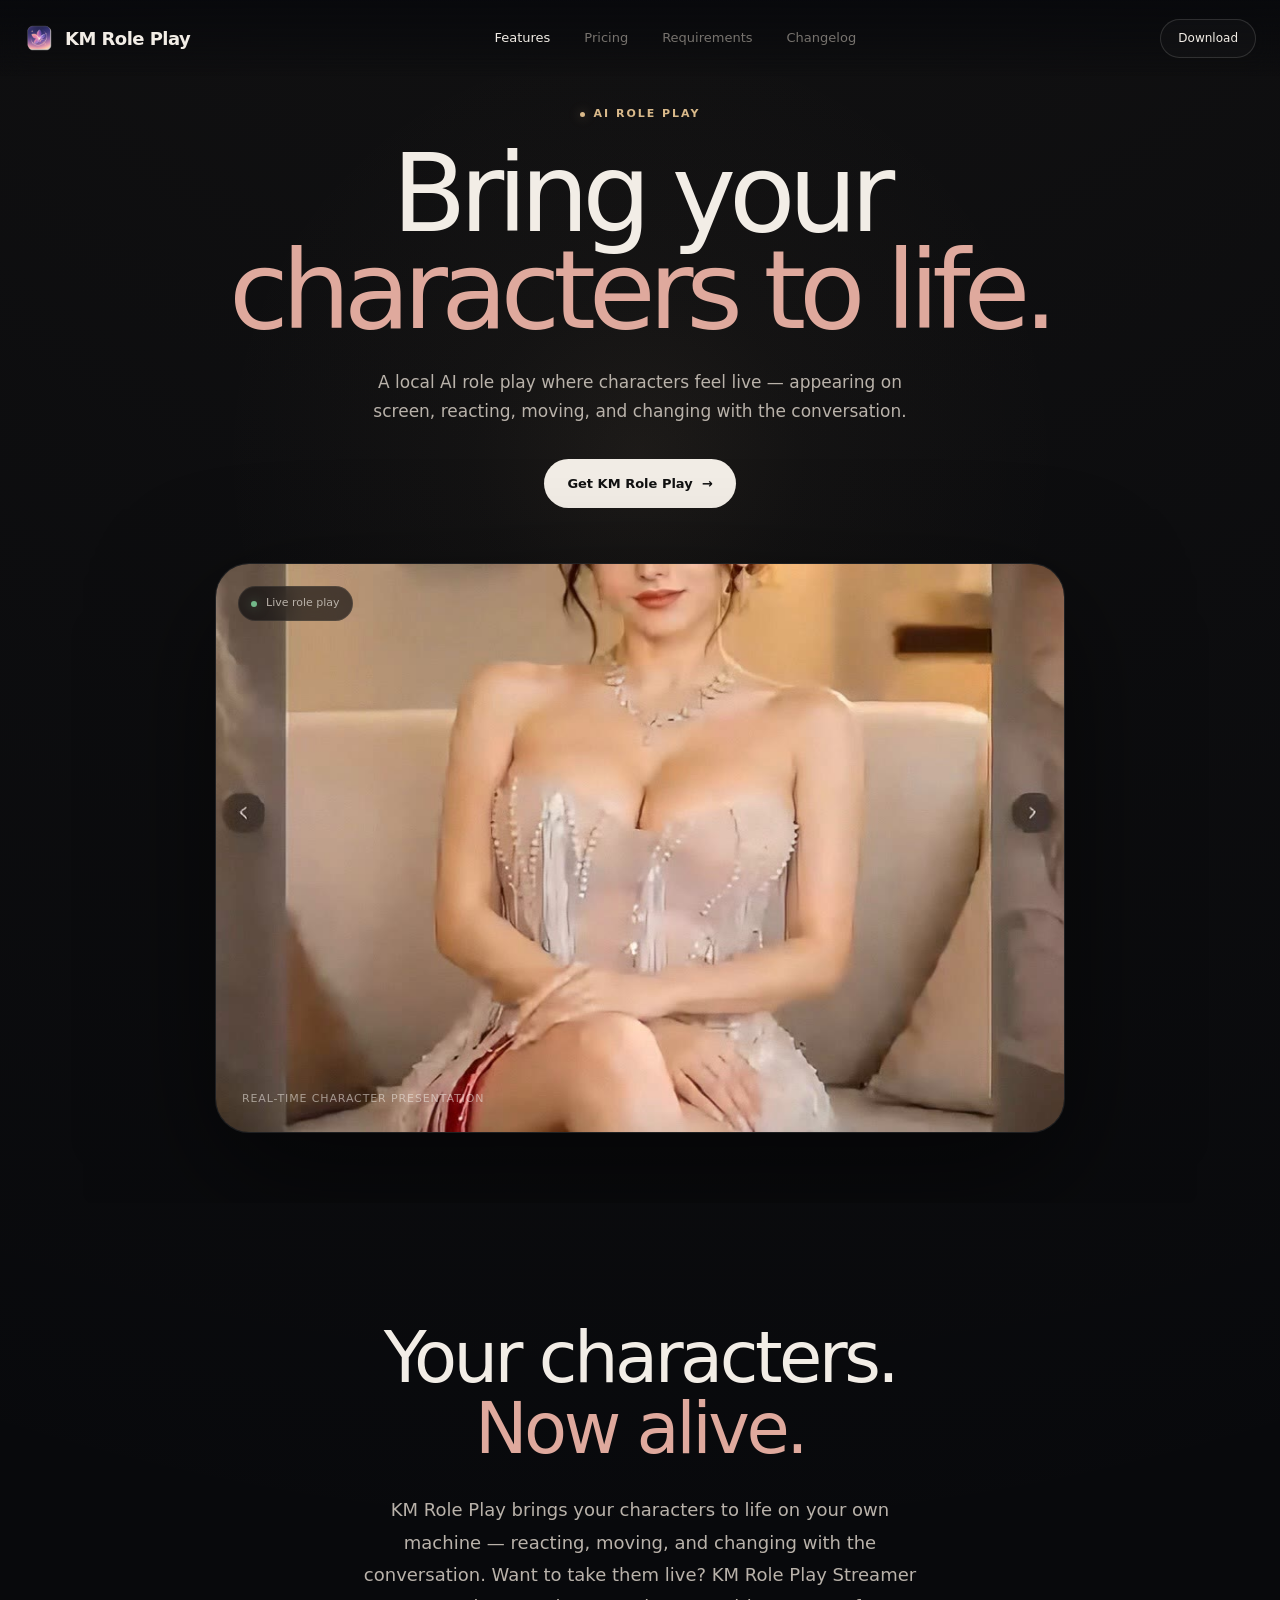
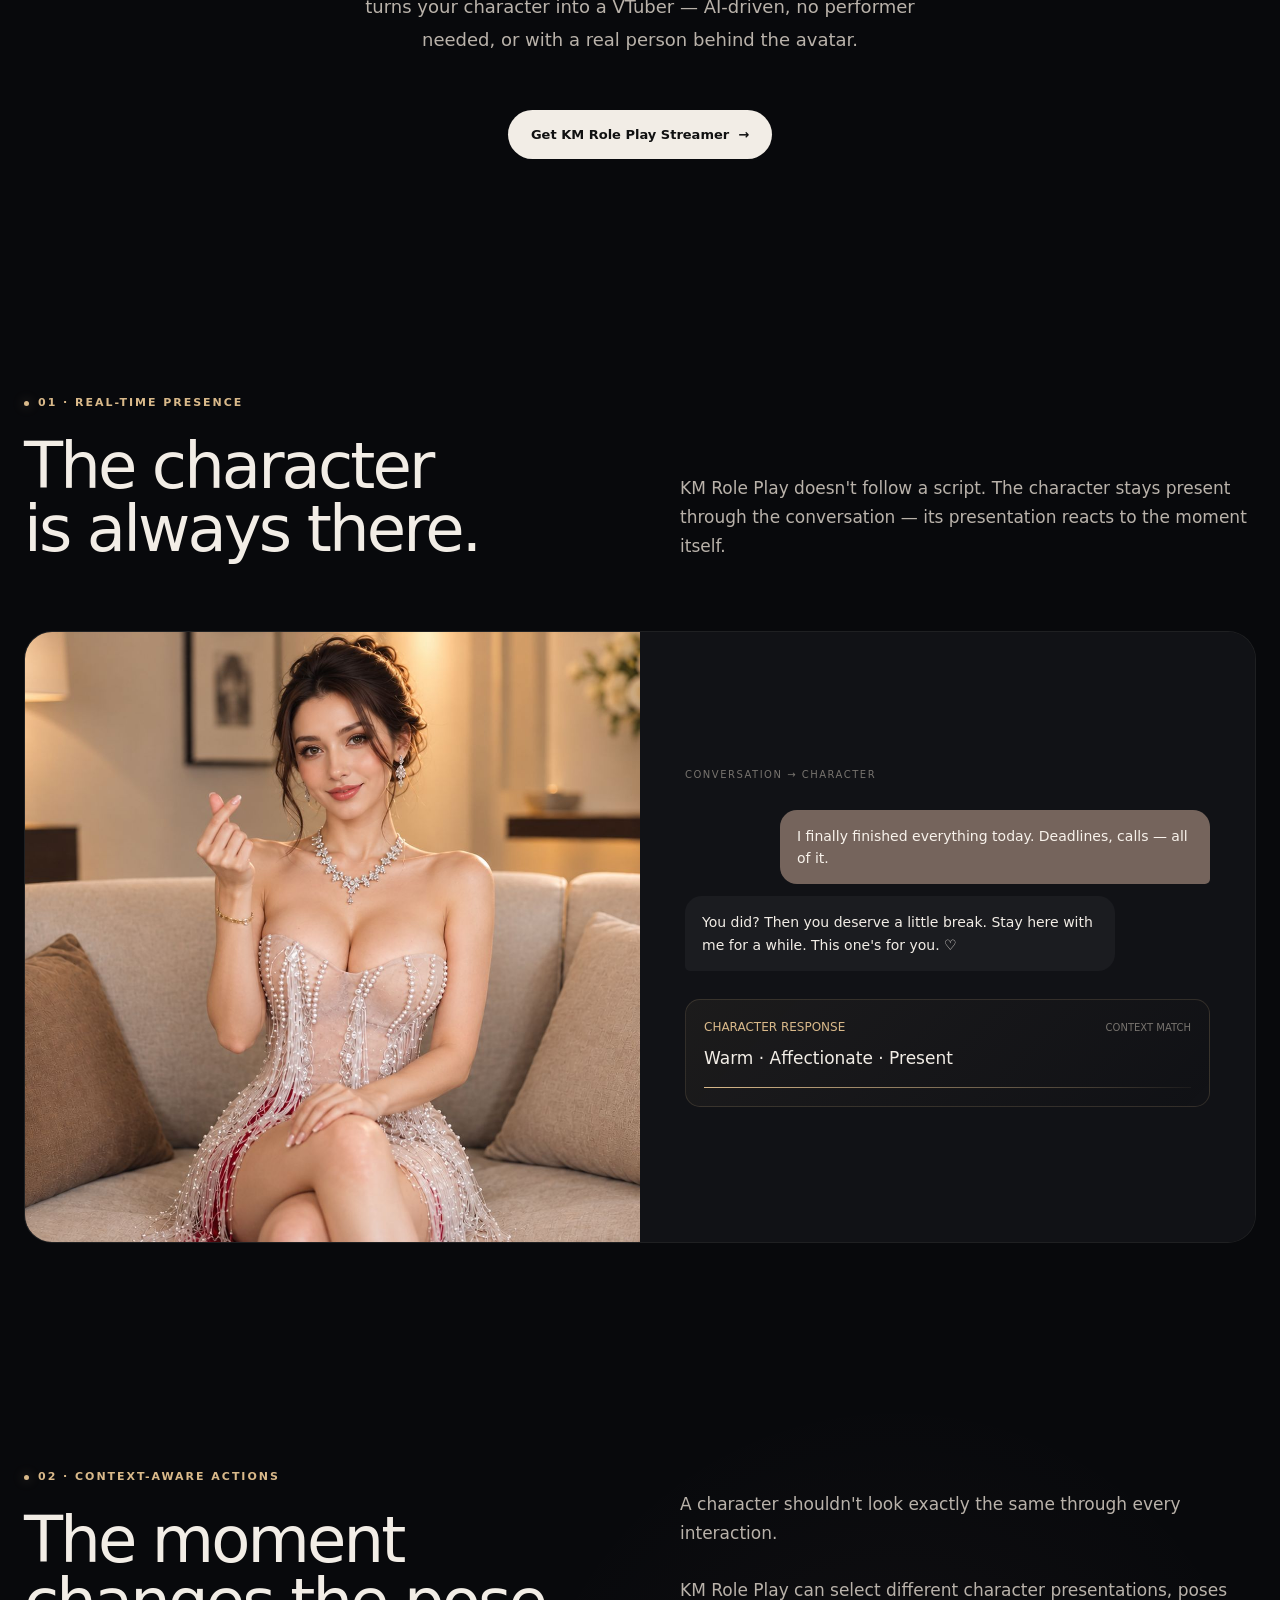
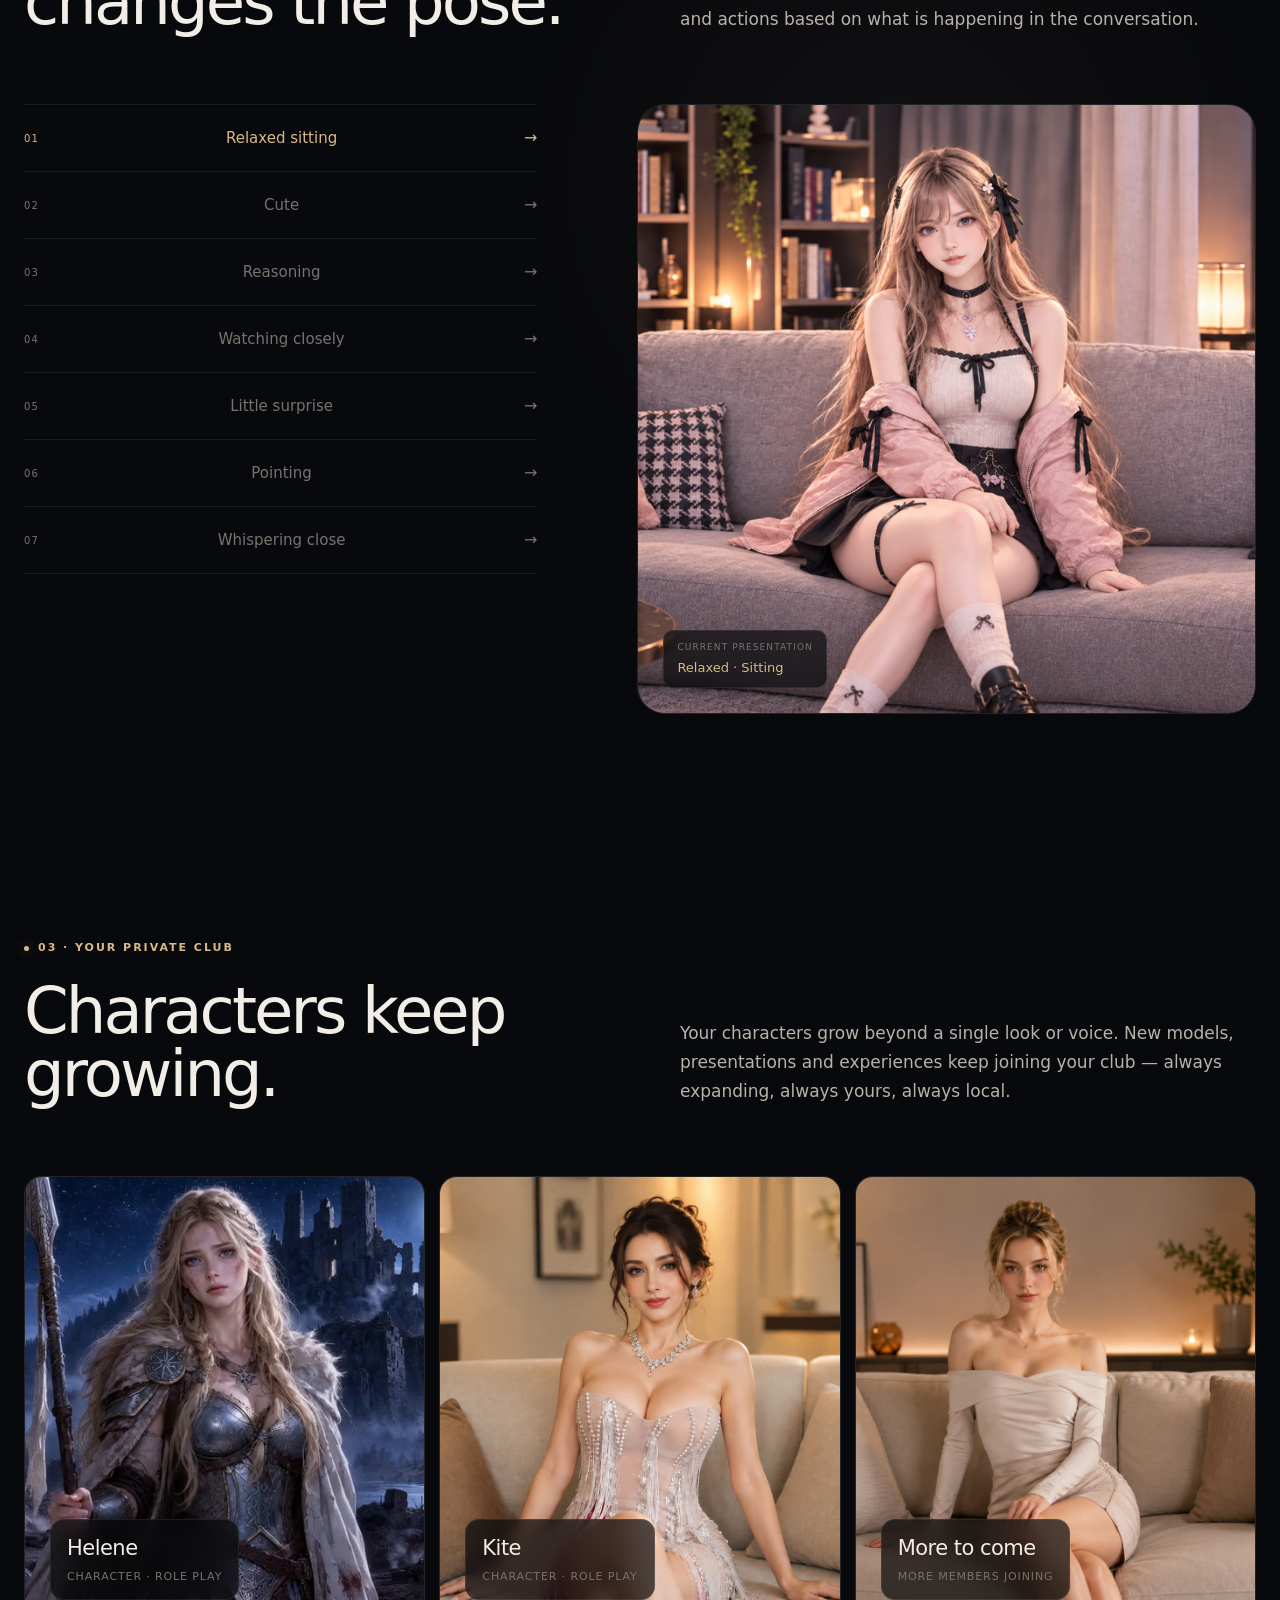
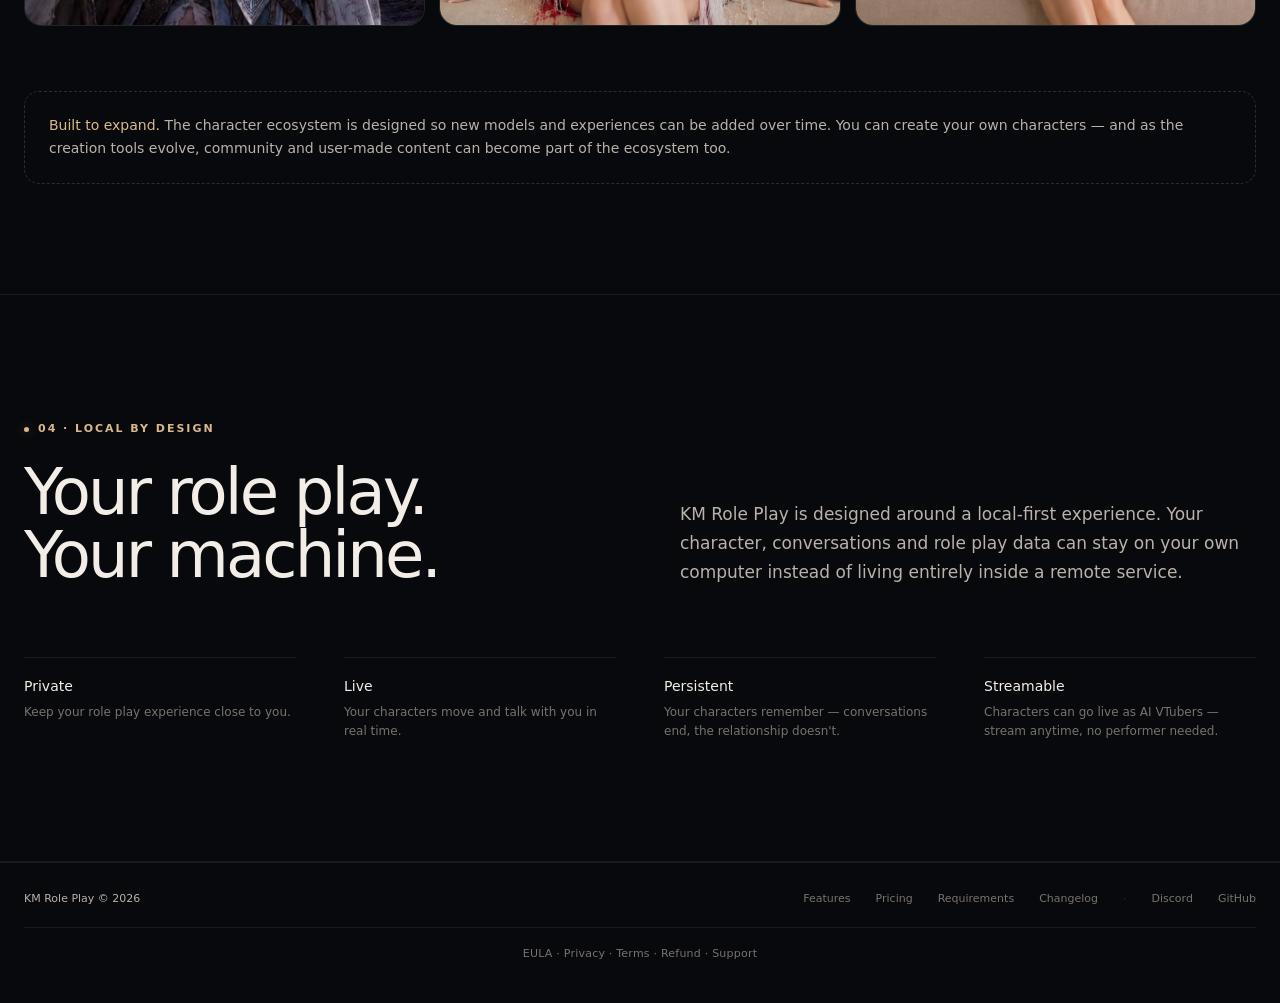
==== commit f9a186ba: "SEO: robots.txt, sitemap, OG/Twitter cards, canonical, JSON-LD, og share image" ====
--- a/index.html
+++ b/index.html
@@ -15,6 +15,28 @@
   <link rel="icon" type="image/png" sizes="32x32" href="assets/images/favicon-32x32.png" />
   <link rel="icon" type="image/png" sizes="16x16" href="assets/images/favicon-16x16.png" />
   <link rel="apple-touch-icon" sizes="180x180" href="assets/images/apple-touch-icon.png" />
+  <!-- SEO / social -->
+  <link rel="canonical" href="https://kmroleplay.com/" />
+  <meta property="og:type" content="website" />
+  <meta property="og:site_name" content="KM Role Play" />
+  <meta property="og:title" content="KM Role Play — Bring AI Characters to Life" />
+  <meta property="og:description" content="A local AI role play experience where characters come alive, react to conversations, and move naturally with the moment." />
+  <meta property="og:url" content="https://kmroleplay.com/" />
+  <meta property="og:image" content="https://kmroleplay.com/assets/images/og-image.jpg" />
+  <meta name="twitter:card" content="summary_large_image" />
+  <meta name="twitter:title" content="KM Role Play — Bring AI Characters to Life" />
+  <meta name="twitter:description" content="A local AI role play experience where characters come alive, react to conversations, and move naturally with the moment." />
+  <meta name="twitter:image" content="https://kmroleplay.com/assets/images/og-image.jpg" />
+  <script type="application/ld+json">
+  {
+    "@context": "https://schema.org",
+    "@type": "SoftwareApplication",
+    "name": "KM Role Play",
+    "applicationCategory": "EntertainmentApplication",
+    "operatingSystem": "Windows 10, Windows 11 (64-bit)",
+    "description": "A local AI role play experience for Windows where characters come alive, react to conversations, and move naturally with the moment. Buy once, no subscription."
+  }
+  </script>
 </head>
 <body>
 
@@ -76,7 +98,7 @@
             loop
             playsinline
             preload="metadata"
-            poster="assets/video/demo_post.jpg"
+            poster="assets/images/og-image.jpg"
           >
             <source src="assets/video/demo_site_ff.mp4" type="video/mp4" />
           </video>
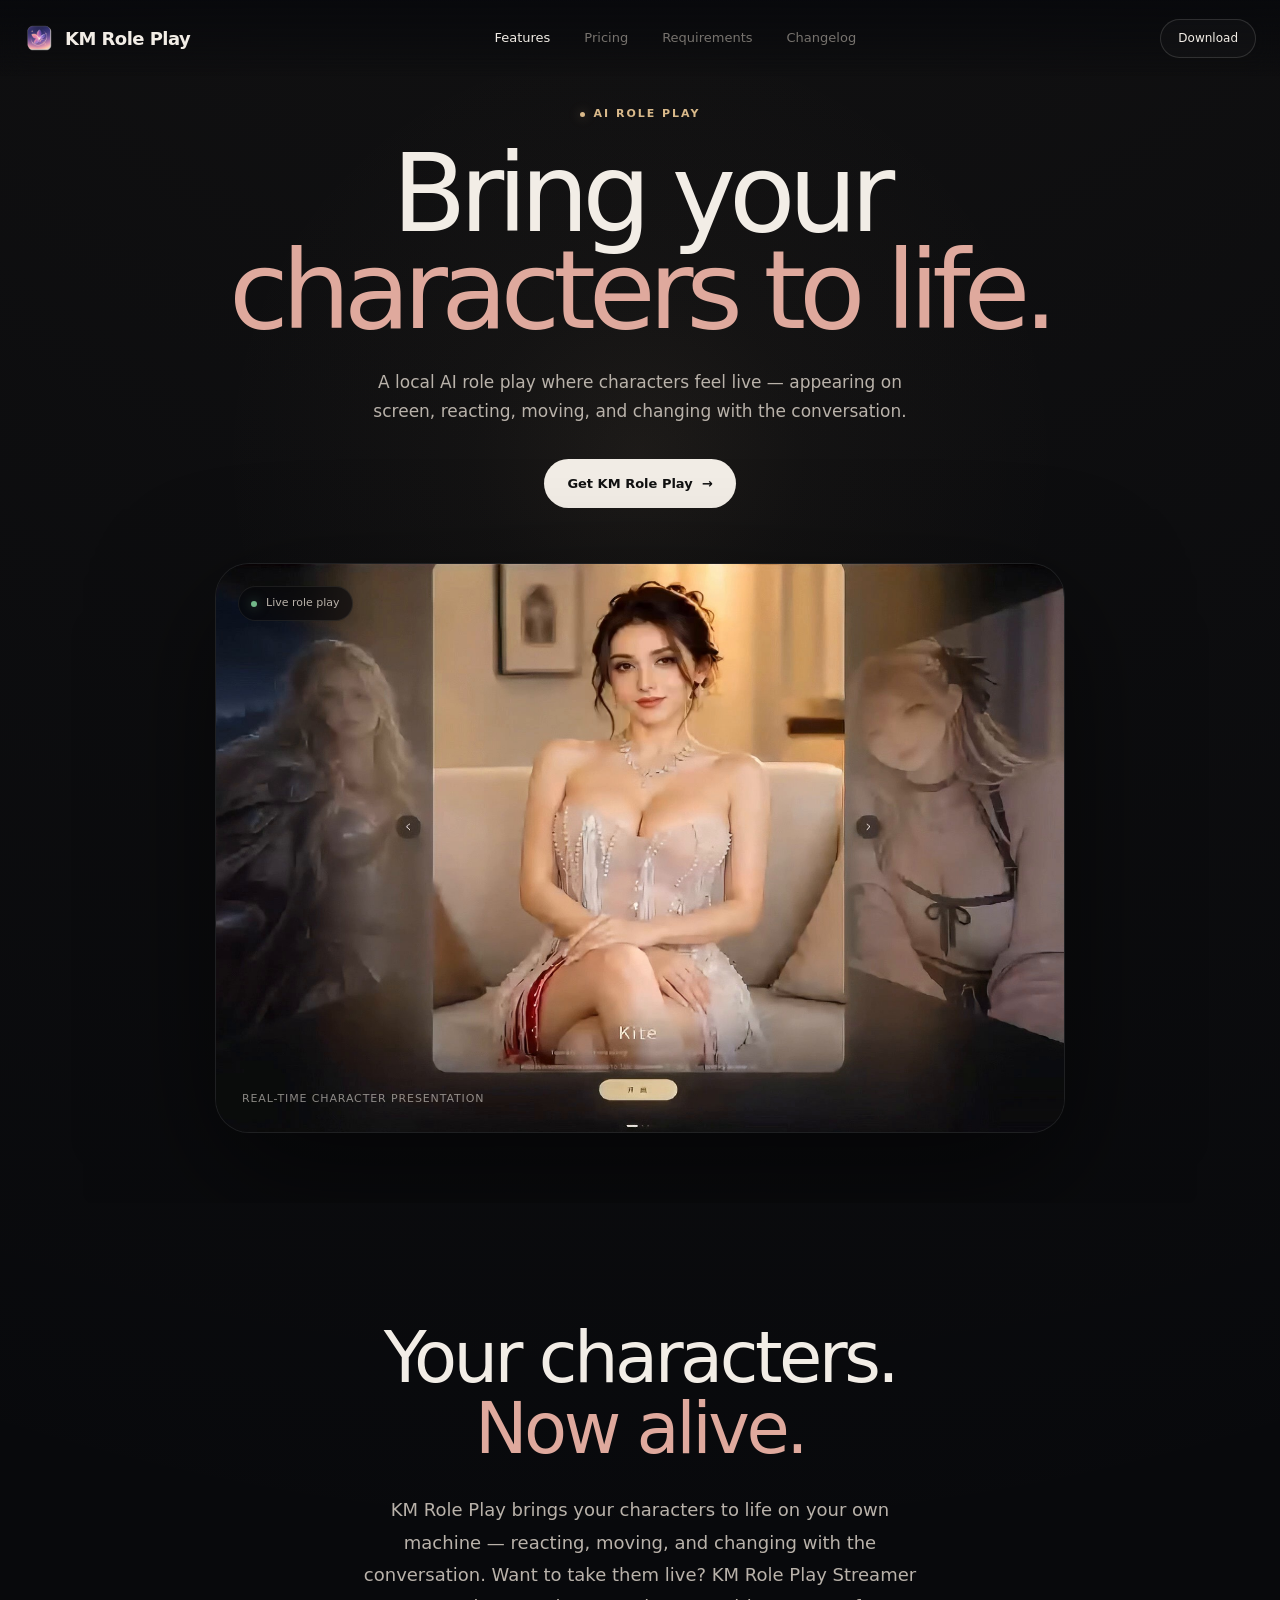
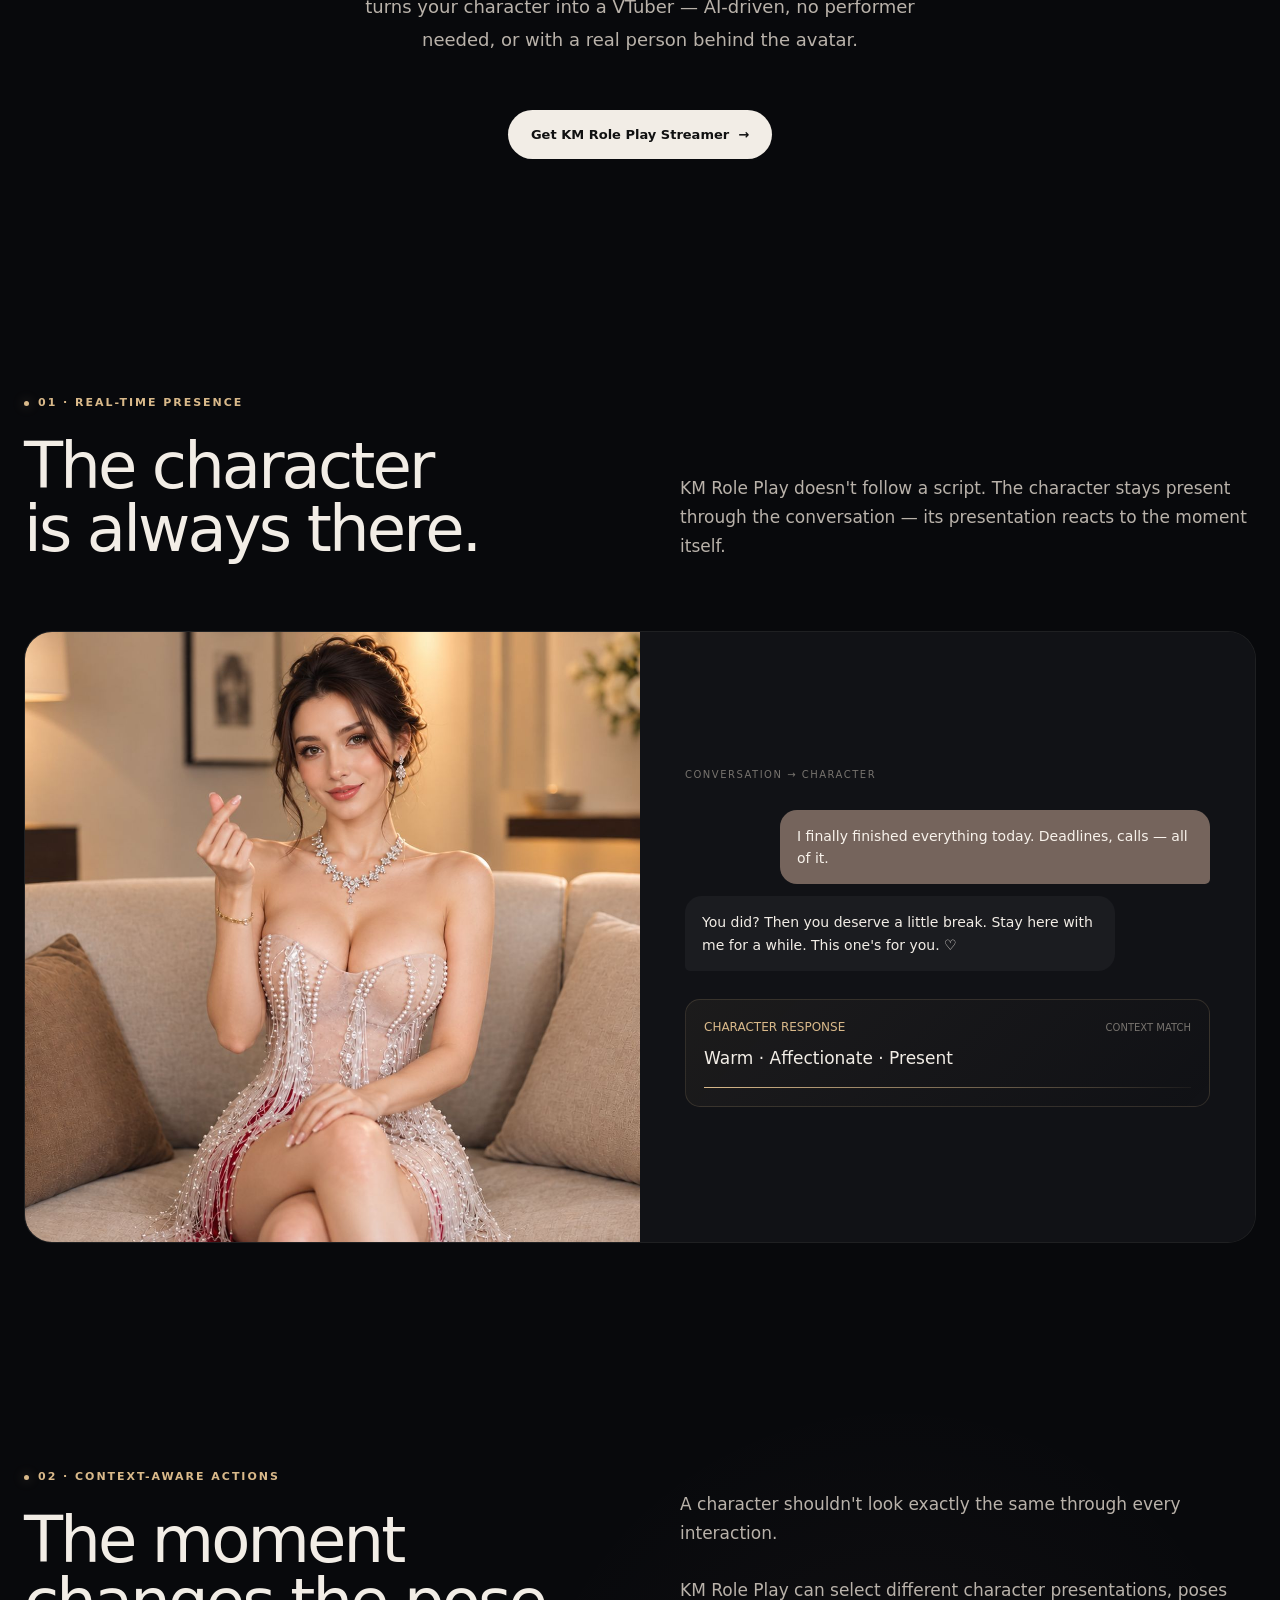
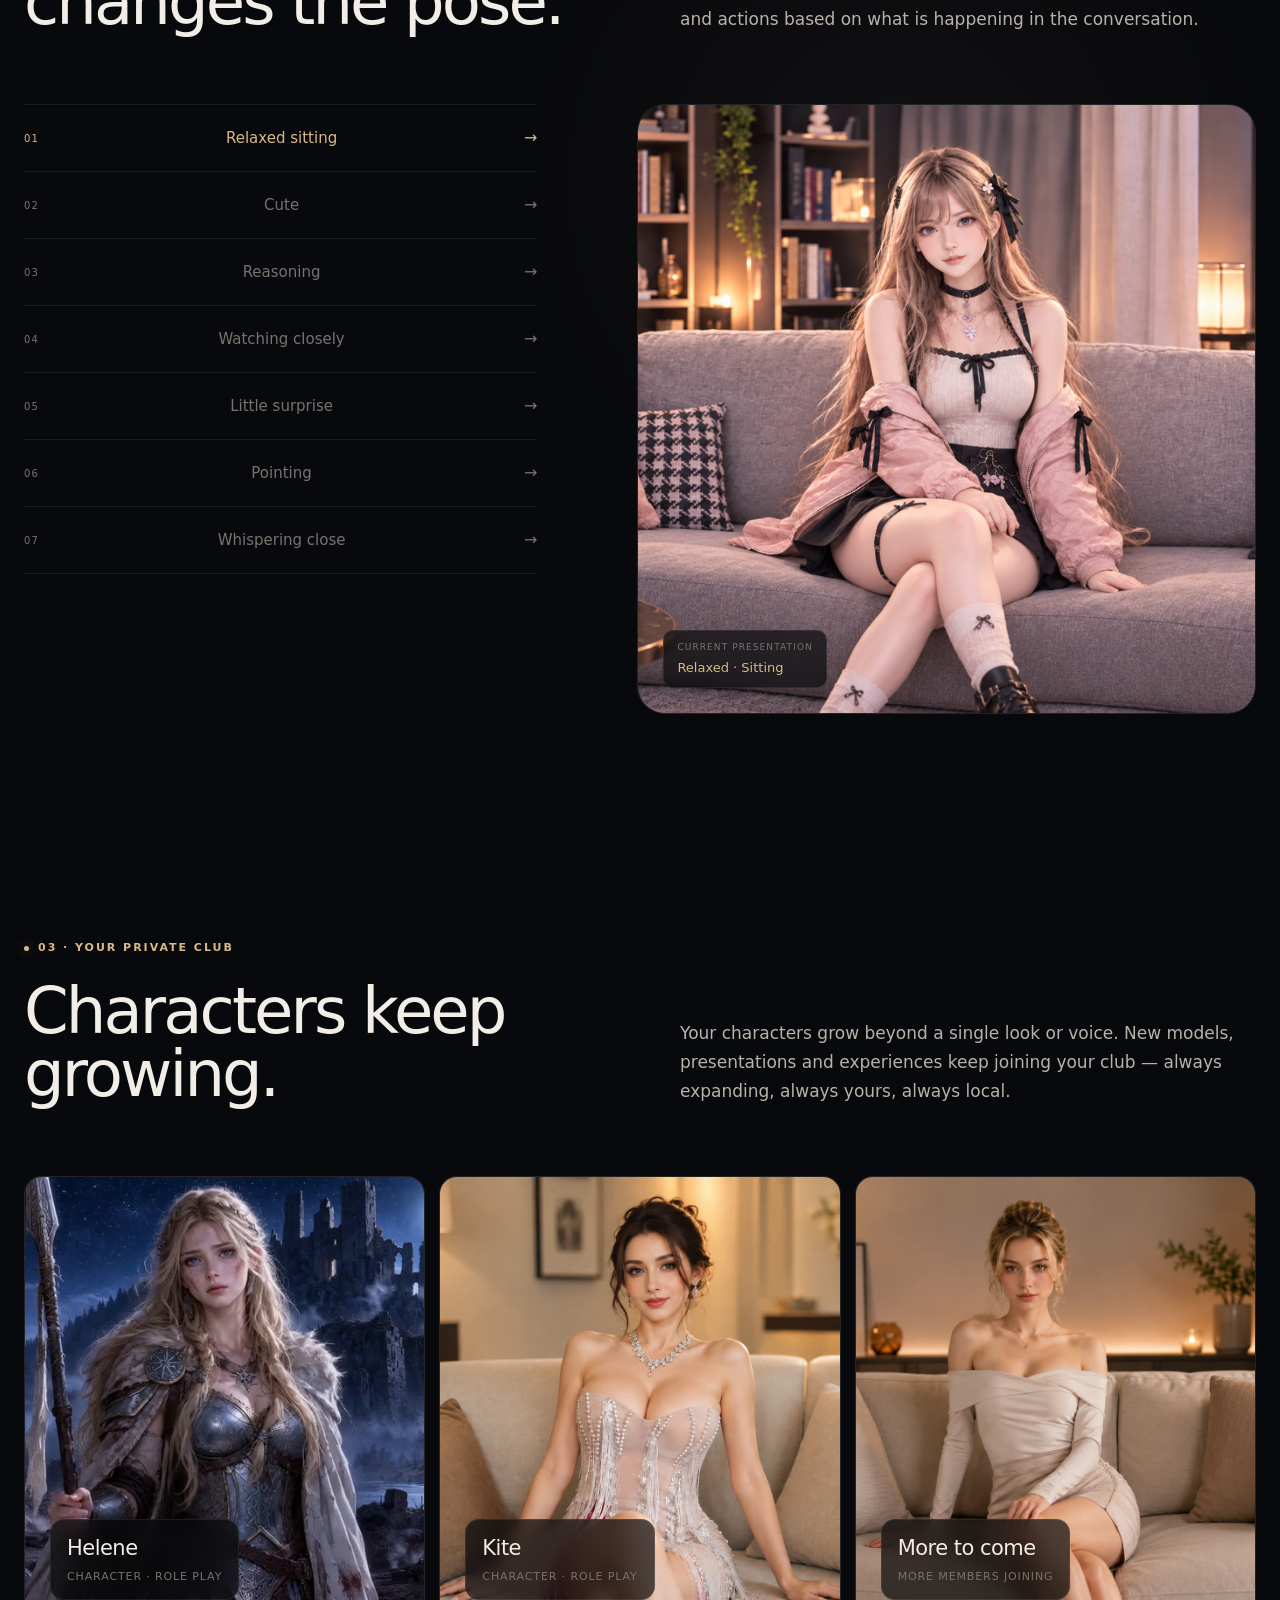
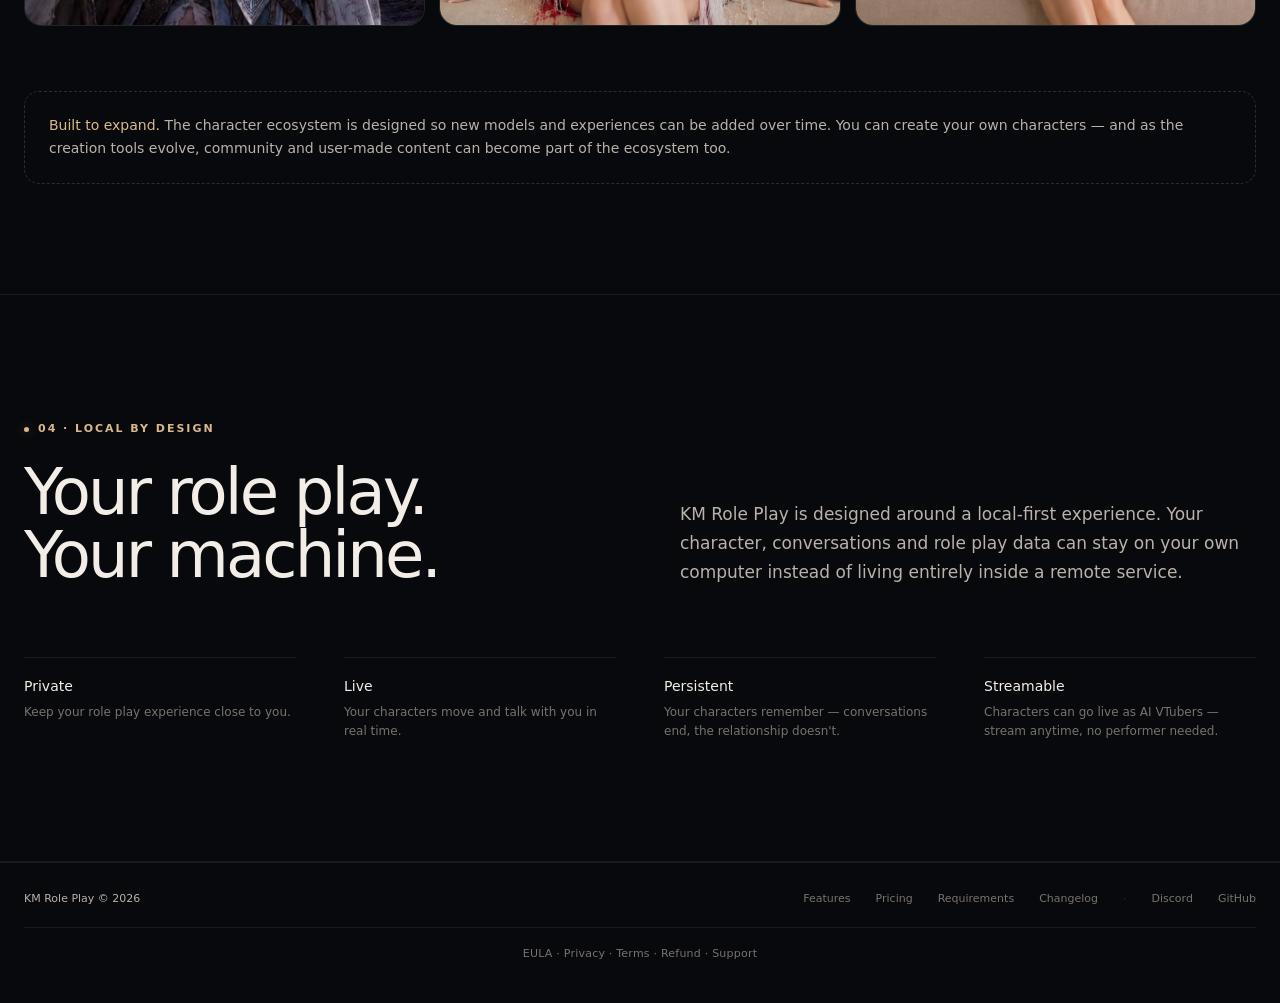
==== commit c885b58c: "Fix: hero video poster back to demo_post.jpg (og-image is the share crop)" ====
--- a/index.html
+++ b/index.html
@@ -98,7 +98,7 @@
             loop
             playsinline
             preload="metadata"
-            poster="assets/images/og-image.jpg"
+            poster="assets/video/demo_post.jpg"
           >
             <source src="assets/video/demo_site_ff.mp4" type="video/mp4" />
           </video>
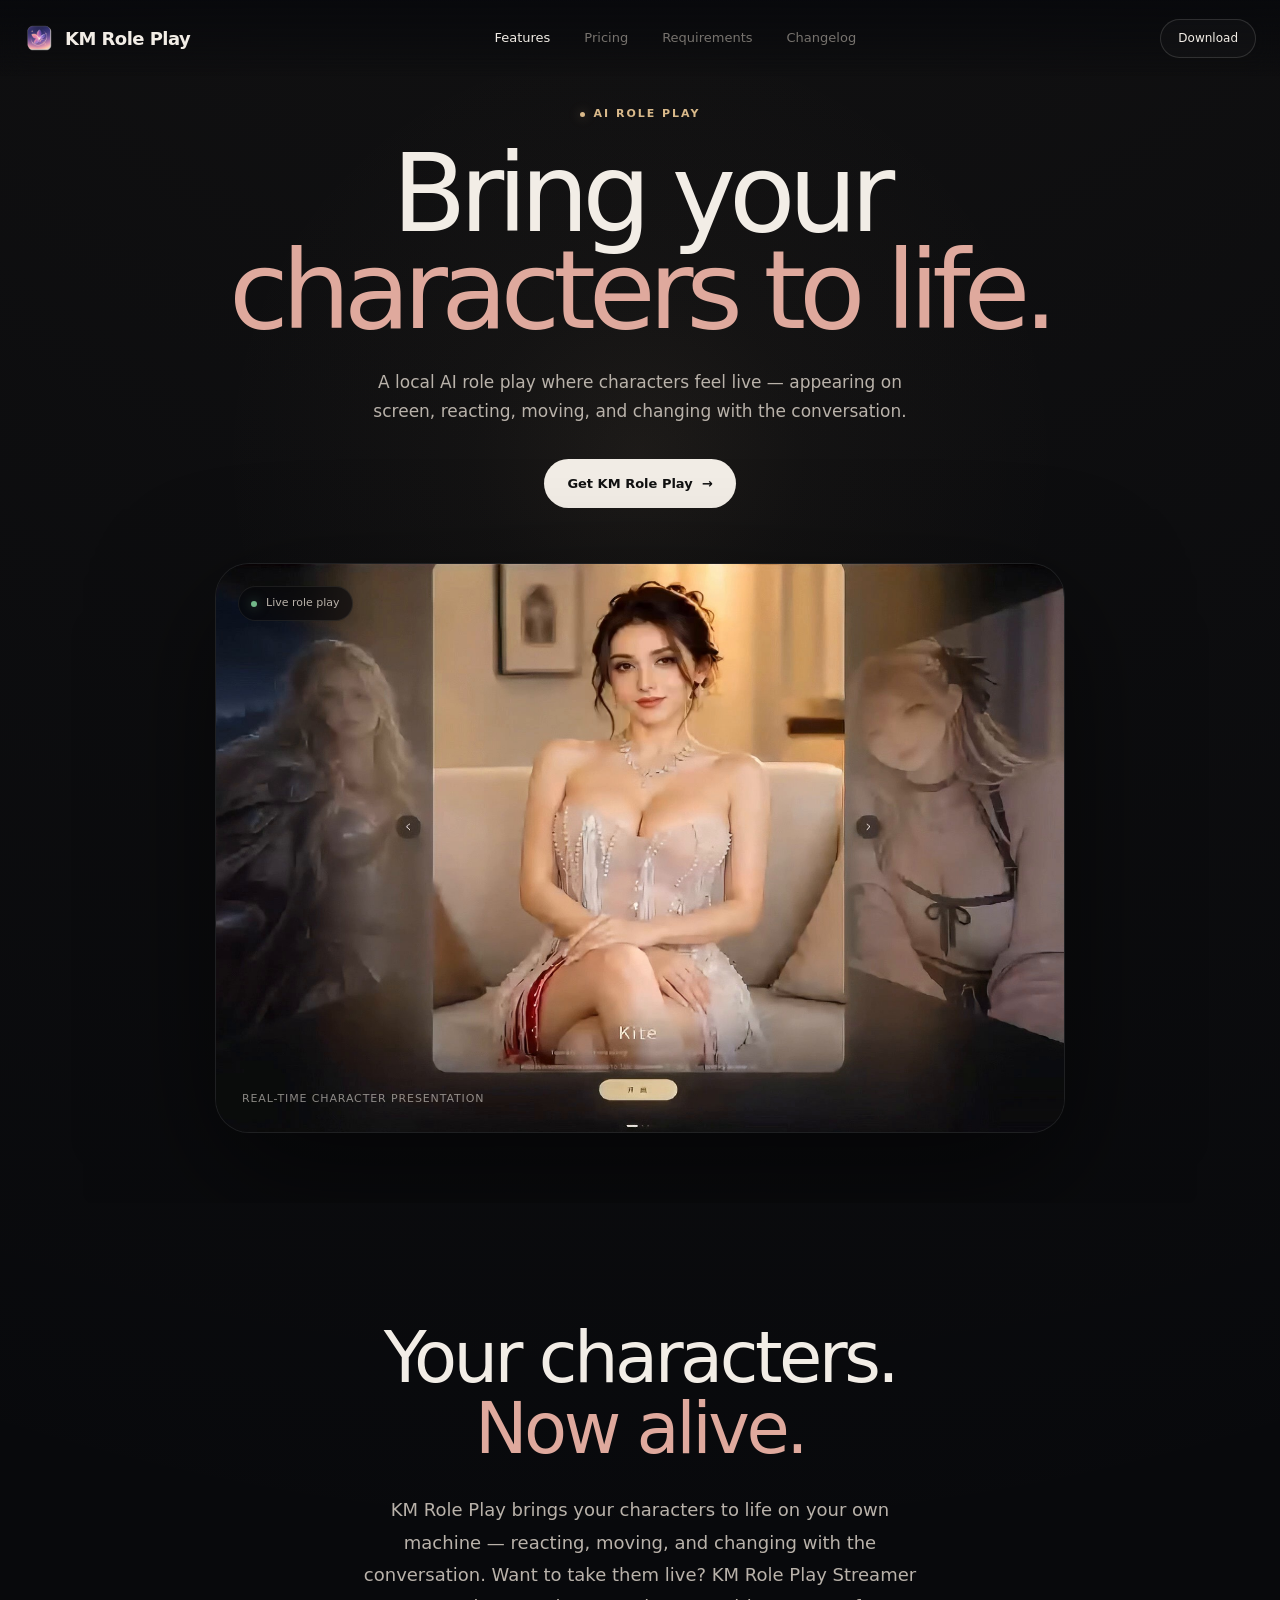
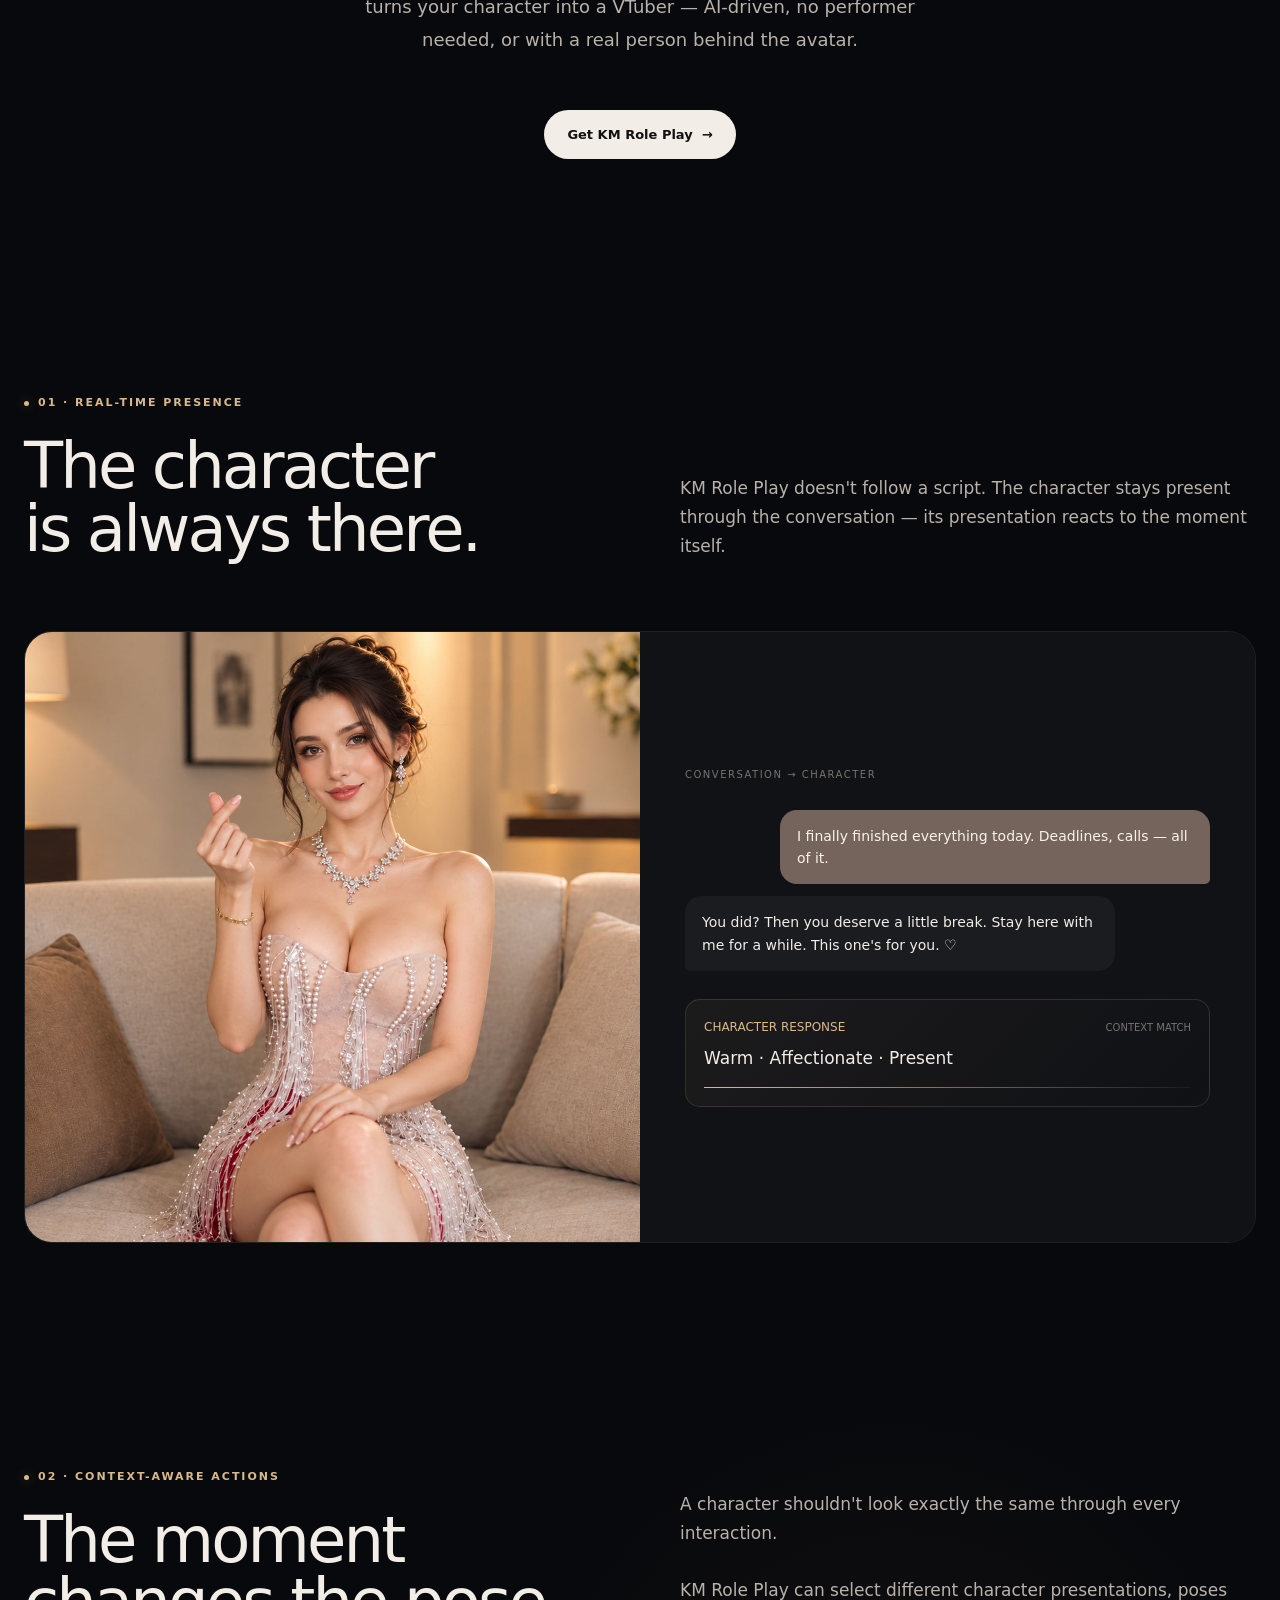
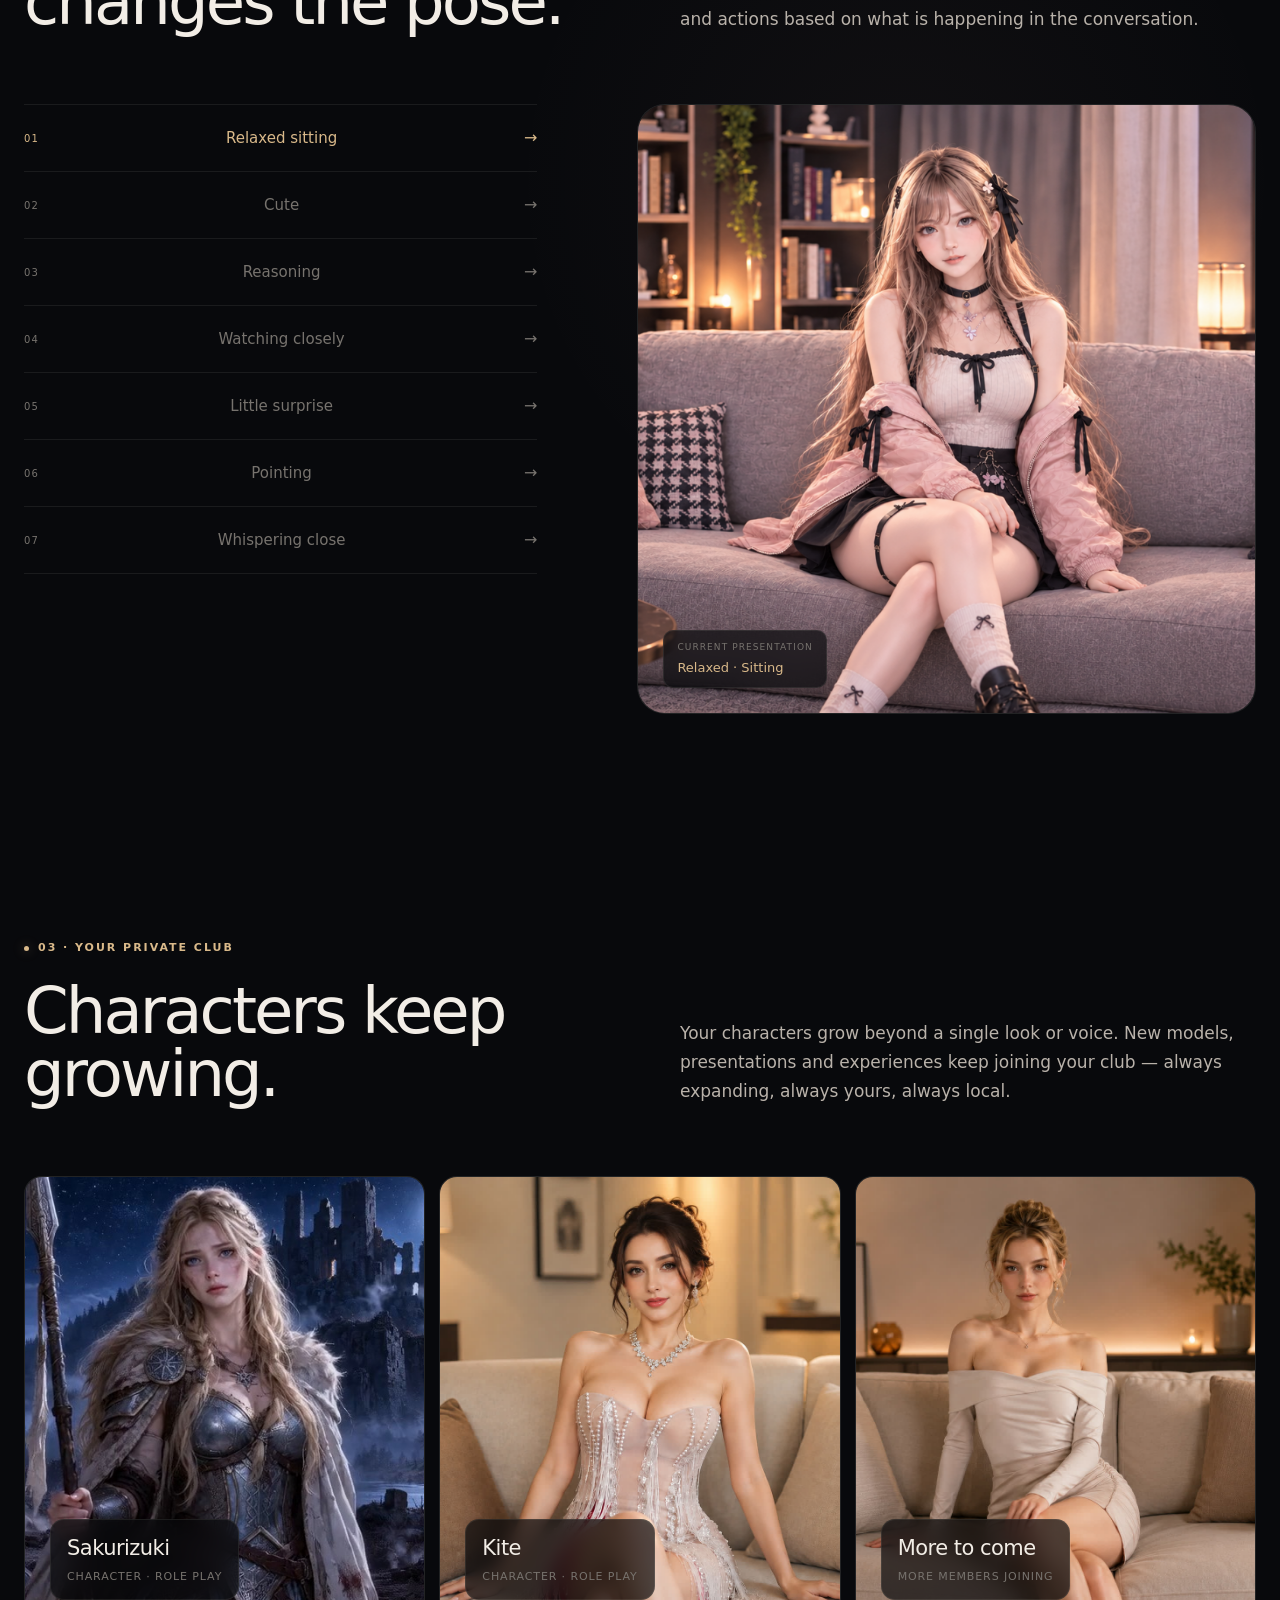
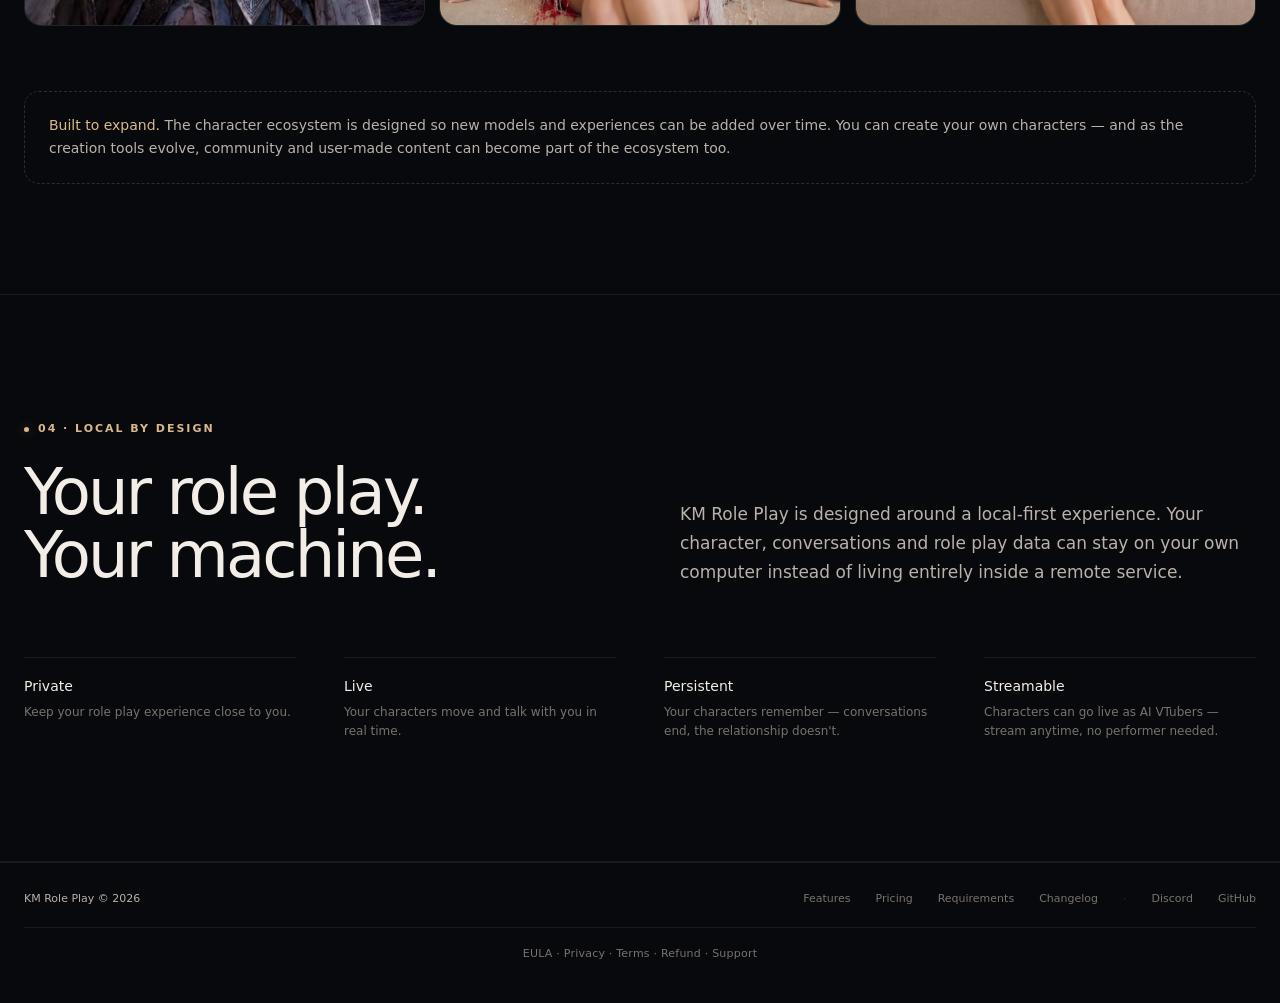
==== commit 2daa8077: "Pricing: Early Access 19.99 (full 29.99), Kite and Sakurizuki bundle, Streamer coming-soon; Helene r" ====
--- a/index.html
+++ b/index.html
@@ -34,7 +34,12 @@
     "name": "KM Role Play",
     "applicationCategory": "EntertainmentApplication",
     "operatingSystem": "Windows 10, Windows 11 (64-bit)",
-    "description": "A local AI role play experience for Windows where characters come alive, react to conversations, and move naturally with the moment. Buy once, no subscription."
+    "description": "A local AI role play experience for Windows where characters come alive, react to conversations, and move naturally with the moment. Buy once, no subscription.",
+    "offers": {
+      "@type": "Offer",
+      "price": "29.99",
+      "priceCurrency": "USD"
+    }
   }
   </script>
 </head>
@@ -138,7 +143,7 @@
           </p>
 
           <div class="intro-actions">
-            <a href="download-windows.html" class="button-primary">Get KM Role Play Streamer <span>→</span></a>
+            <a href="download-windows.html" class="button-primary">Get KM Role Play <span>→</span></a>
           </div>
 
         </div>
@@ -384,7 +389,7 @@
             <div class="library-meta">
 
               <div class="library-name">
-                Helene
+                Sakurizuki
               </div>
 
               <div class="library-type">
--- a/assets/css/main.css
+++ b/assets/css/main.css
@@ -2108,6 +2108,39 @@
       margin-left: 4px;
     }
 
+    .tier-early {
+      margin-top: 12px;
+
+      display: flex;
+      align-items: center;
+      justify-content: center;
+      gap: 10px;
+      flex-wrap: wrap;
+    }
+
+    .tier-early-badge {
+      padding: 3px 9px;
+      border: 1px solid rgba(217,185,138,0.35);
+      border-radius: 999px;
+      background: rgba(217,185,138,0.08);
+      color: var(--champagne);
+      font-size: 10px;
+      font-weight: 600;
+      letter-spacing: 0.12em;
+      text-transform: uppercase;
+    }
+
+    .tier-early-was {
+      color: var(--text-muted);
+      font-size: 13px;
+      text-decoration: line-through;
+    }
+
+    .tier-early-note {
+      color: var(--text-muted);
+      font-size: 11px;
+    }
+
     .tier-desc {
       margin-top: 12px;
       color: var(--text-soft);
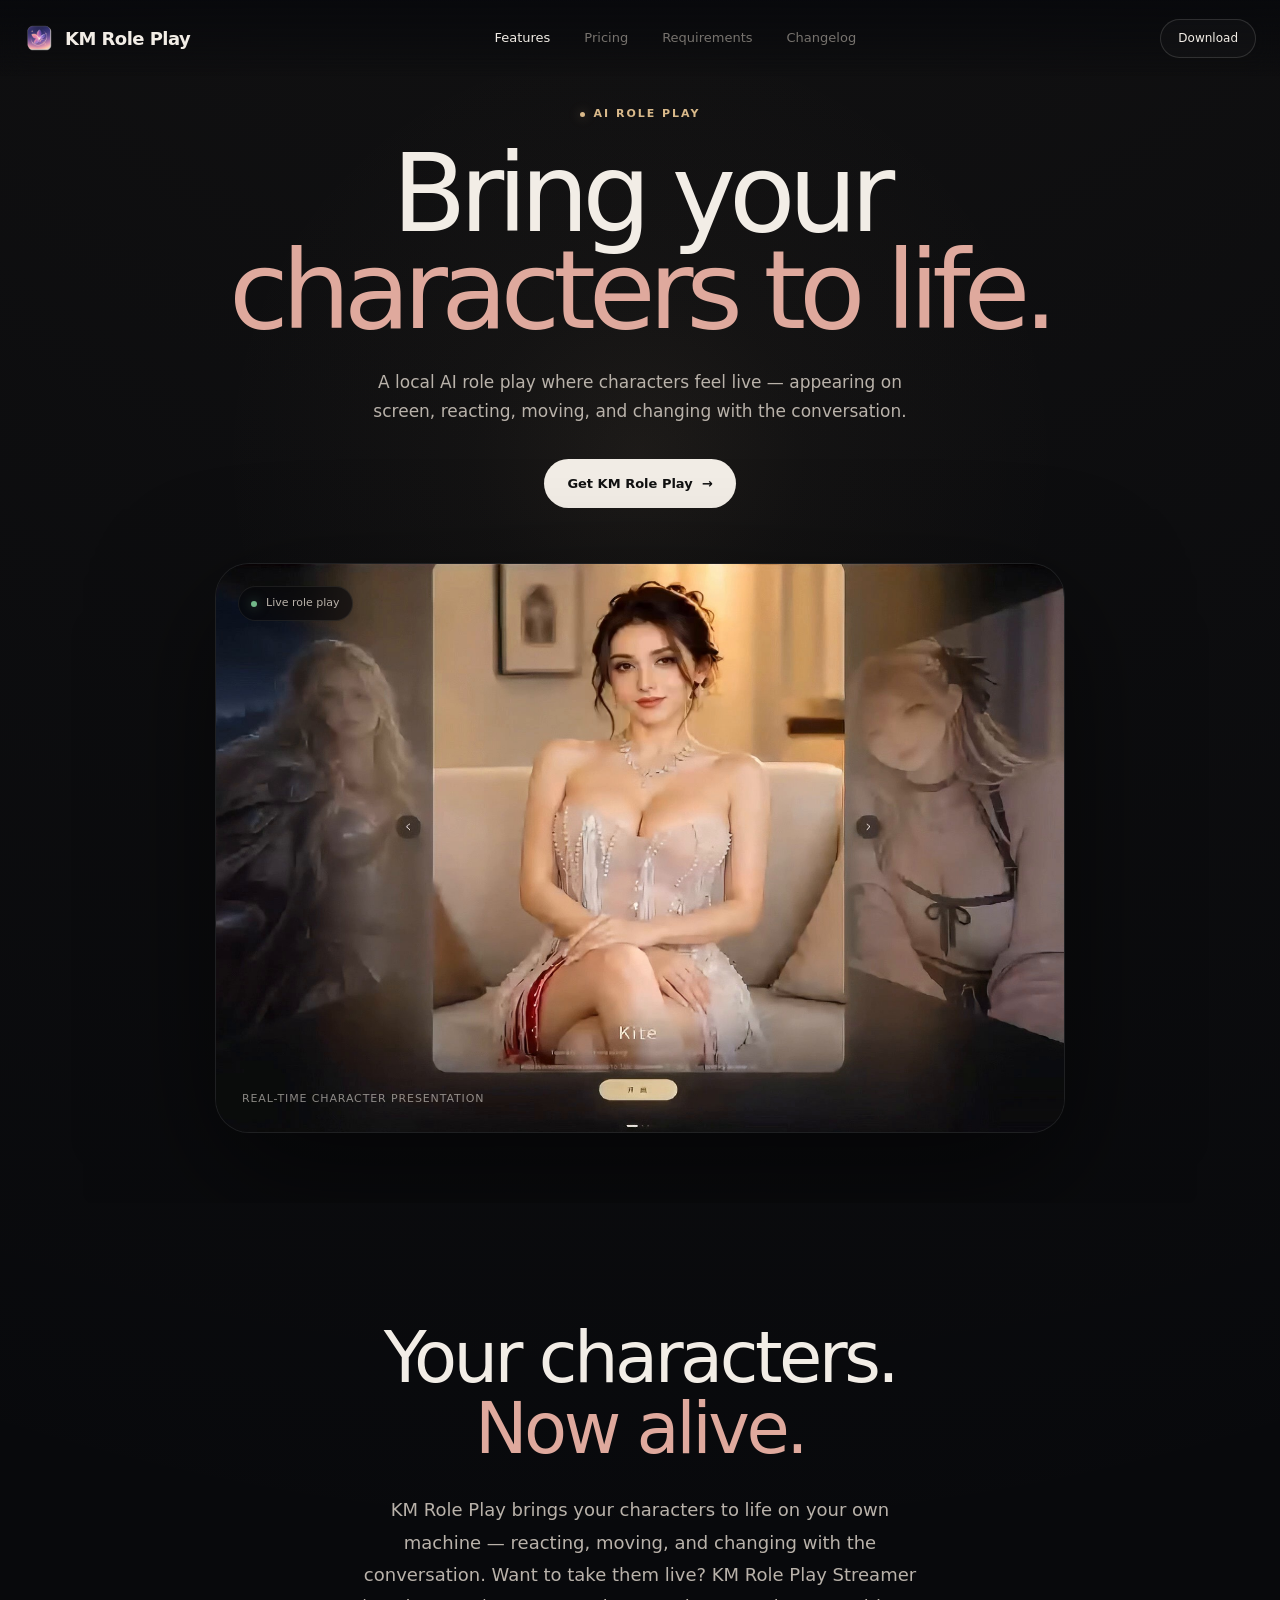
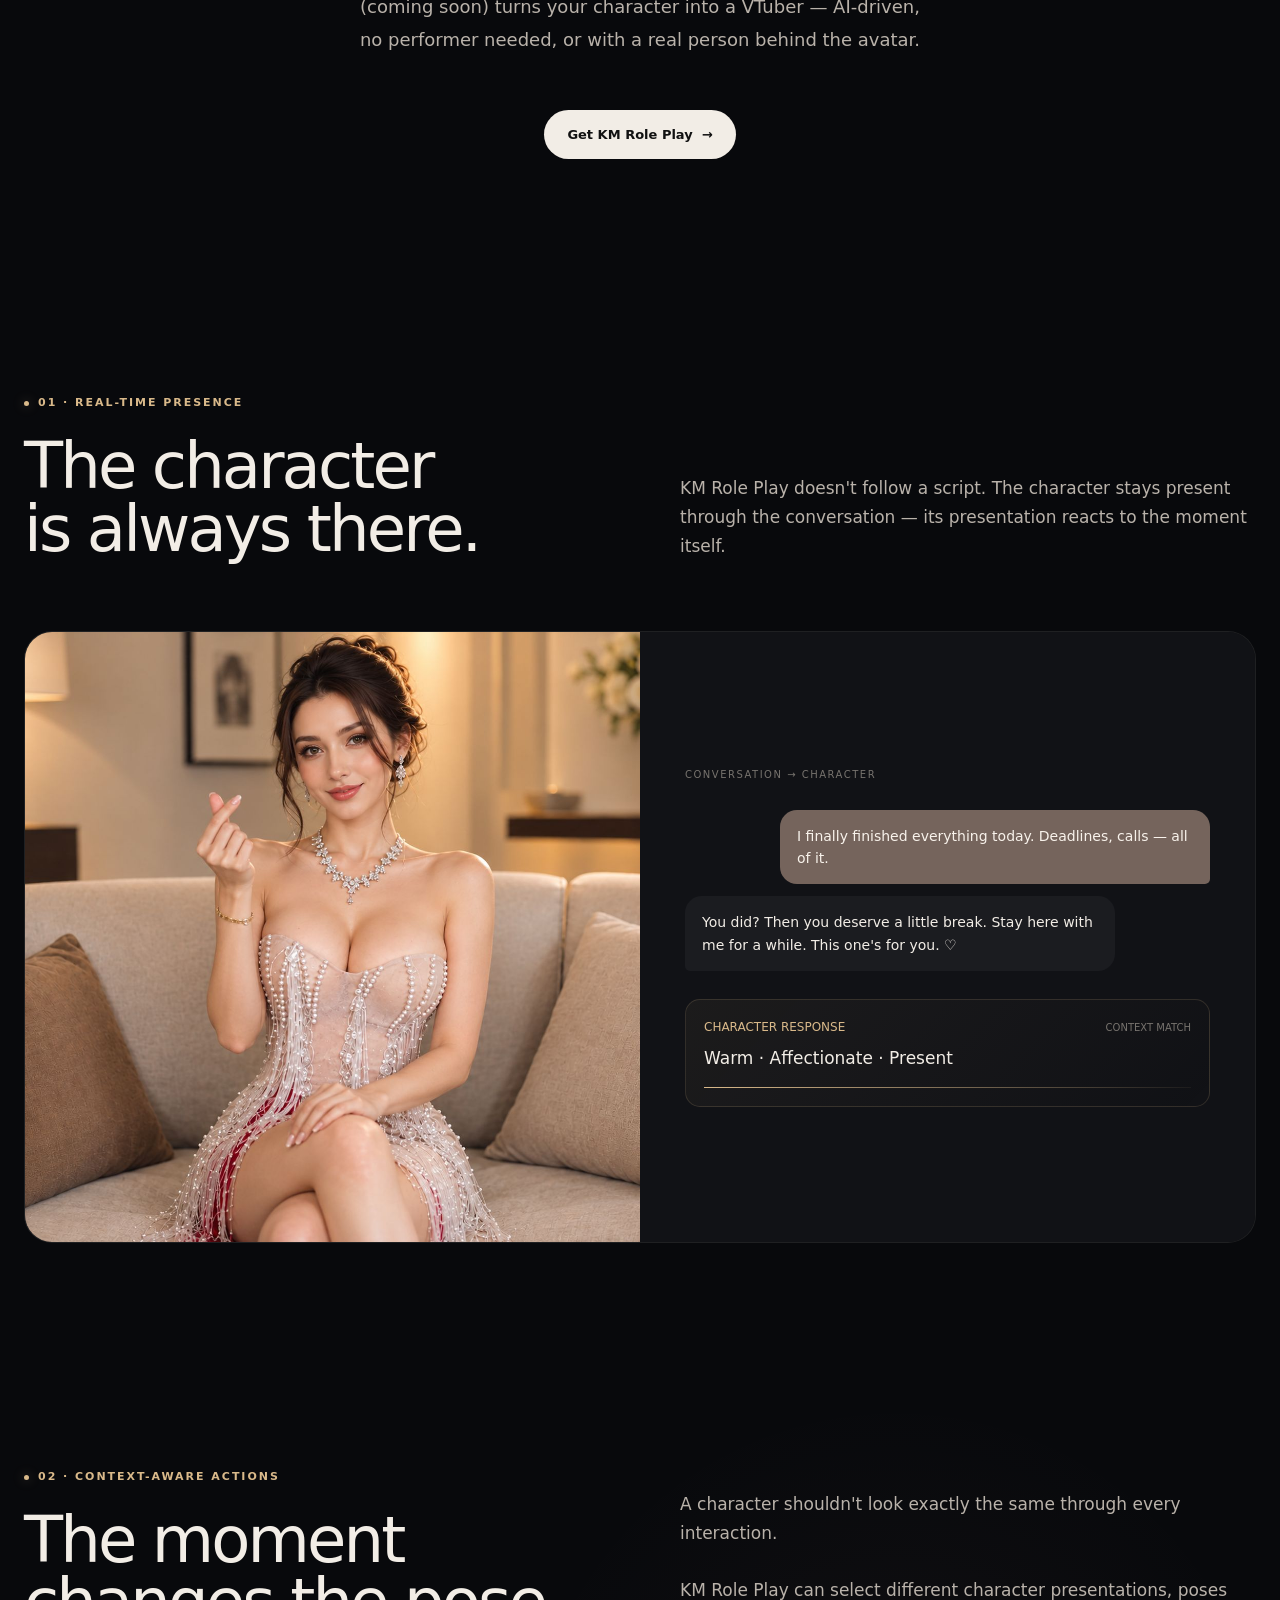
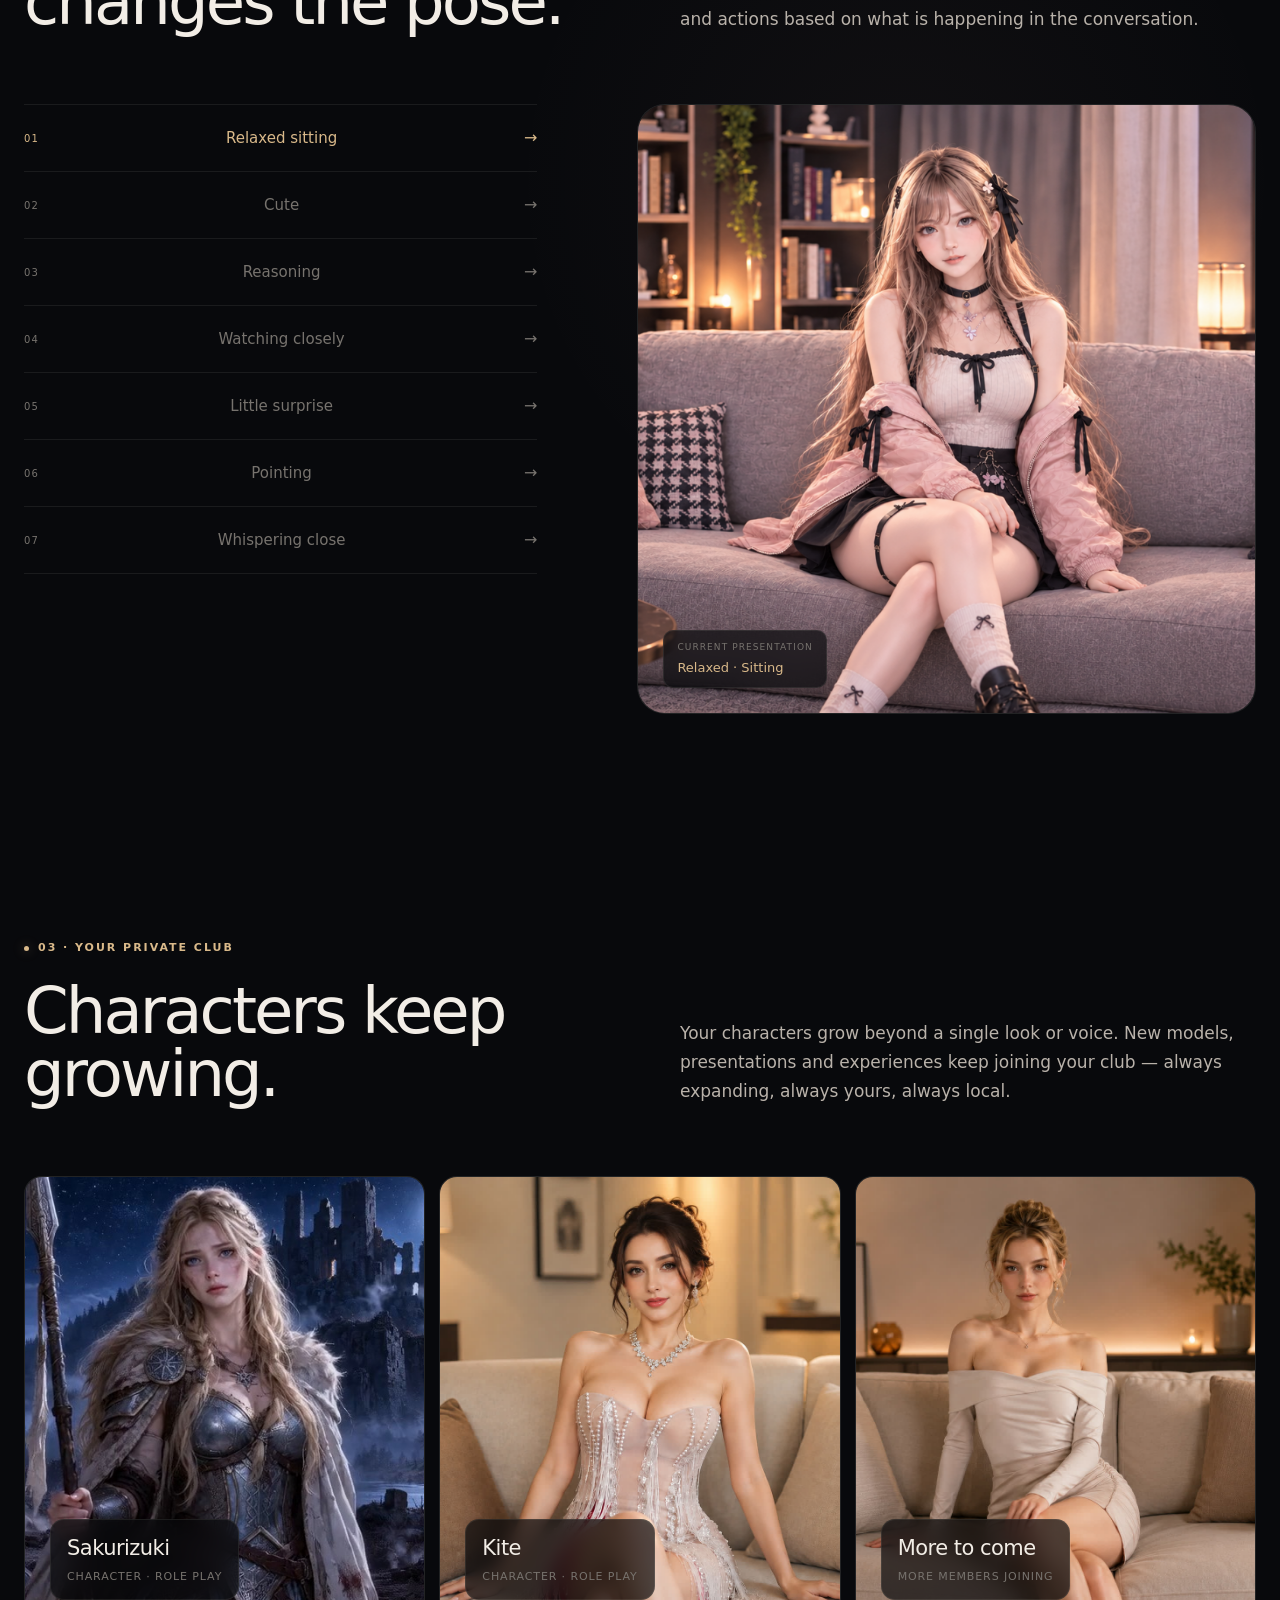
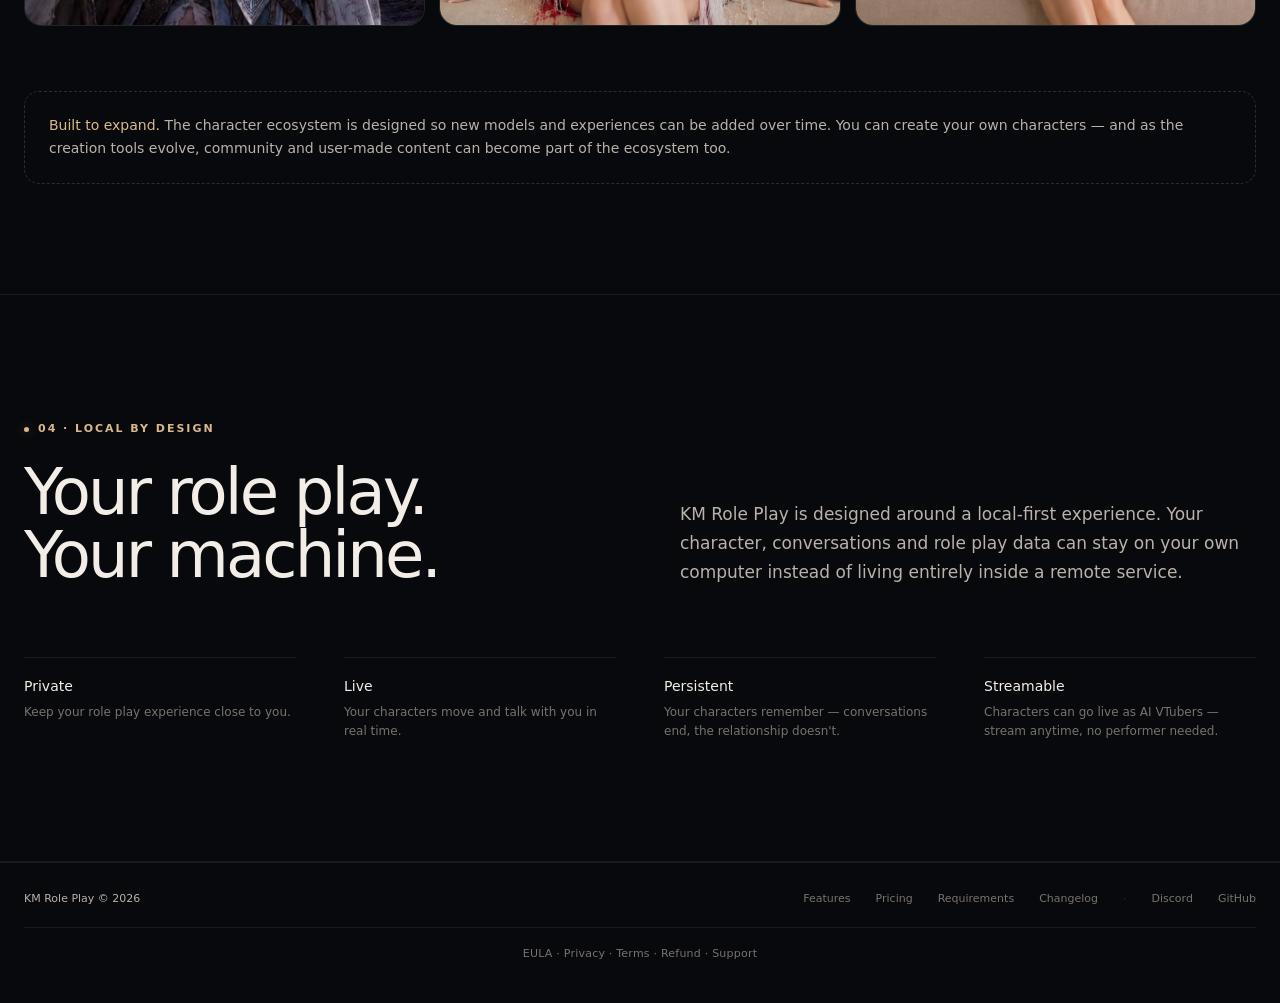
==== commit 96fbde57: "Fix: Streamer is a separate paid product, not included in KM Role Play license" ====
--- a/index.html
+++ b/index.html
@@ -138,8 +138,8 @@
             KM Role Play brings your characters to life on your own
             machine — reacting, moving, and changing with the
             conversation. Want to take them live? KM Role Play Streamer
-            turns your character into a VTuber — AI-driven, no performer
-            needed, or with a real person behind the avatar.
+            (coming soon) turns your character into a VTuber — AI-driven,
+            no performer needed, or with a real person behind the avatar.
           </p>
 
           <div class="intro-actions">
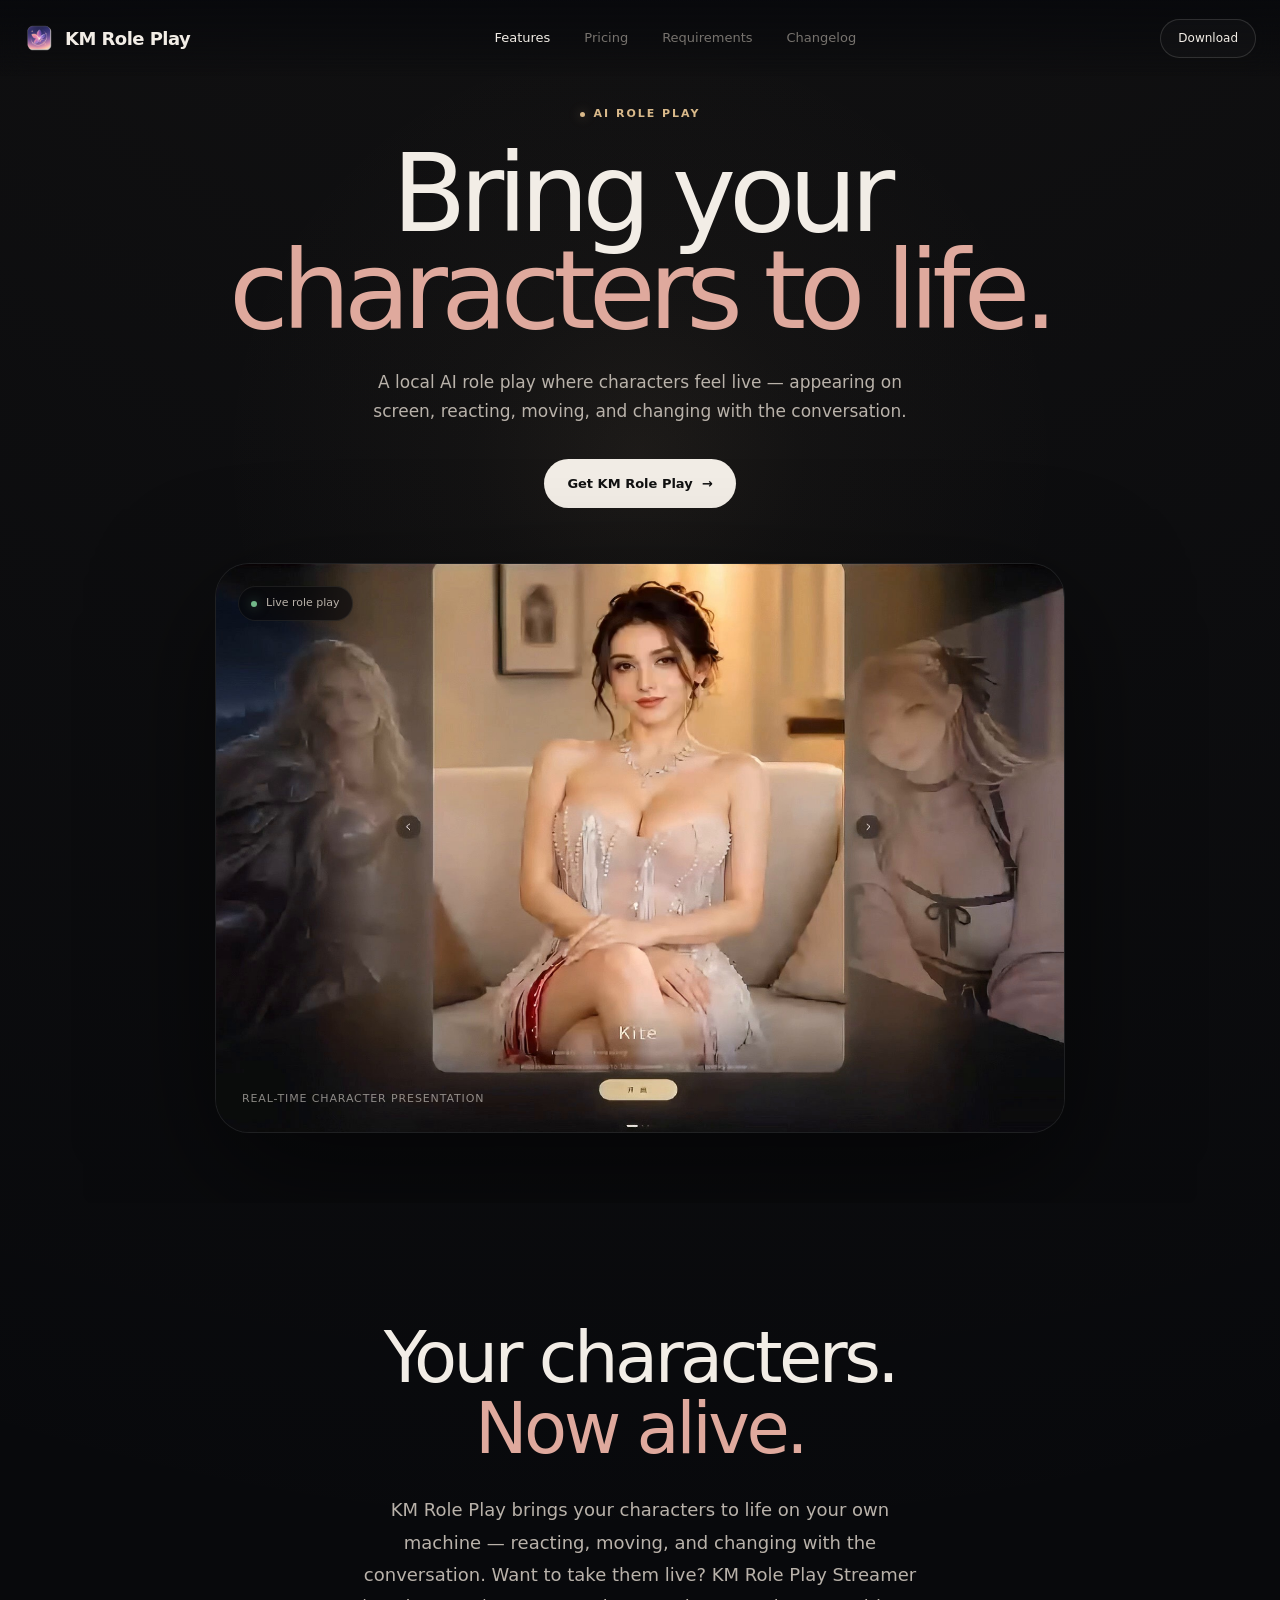
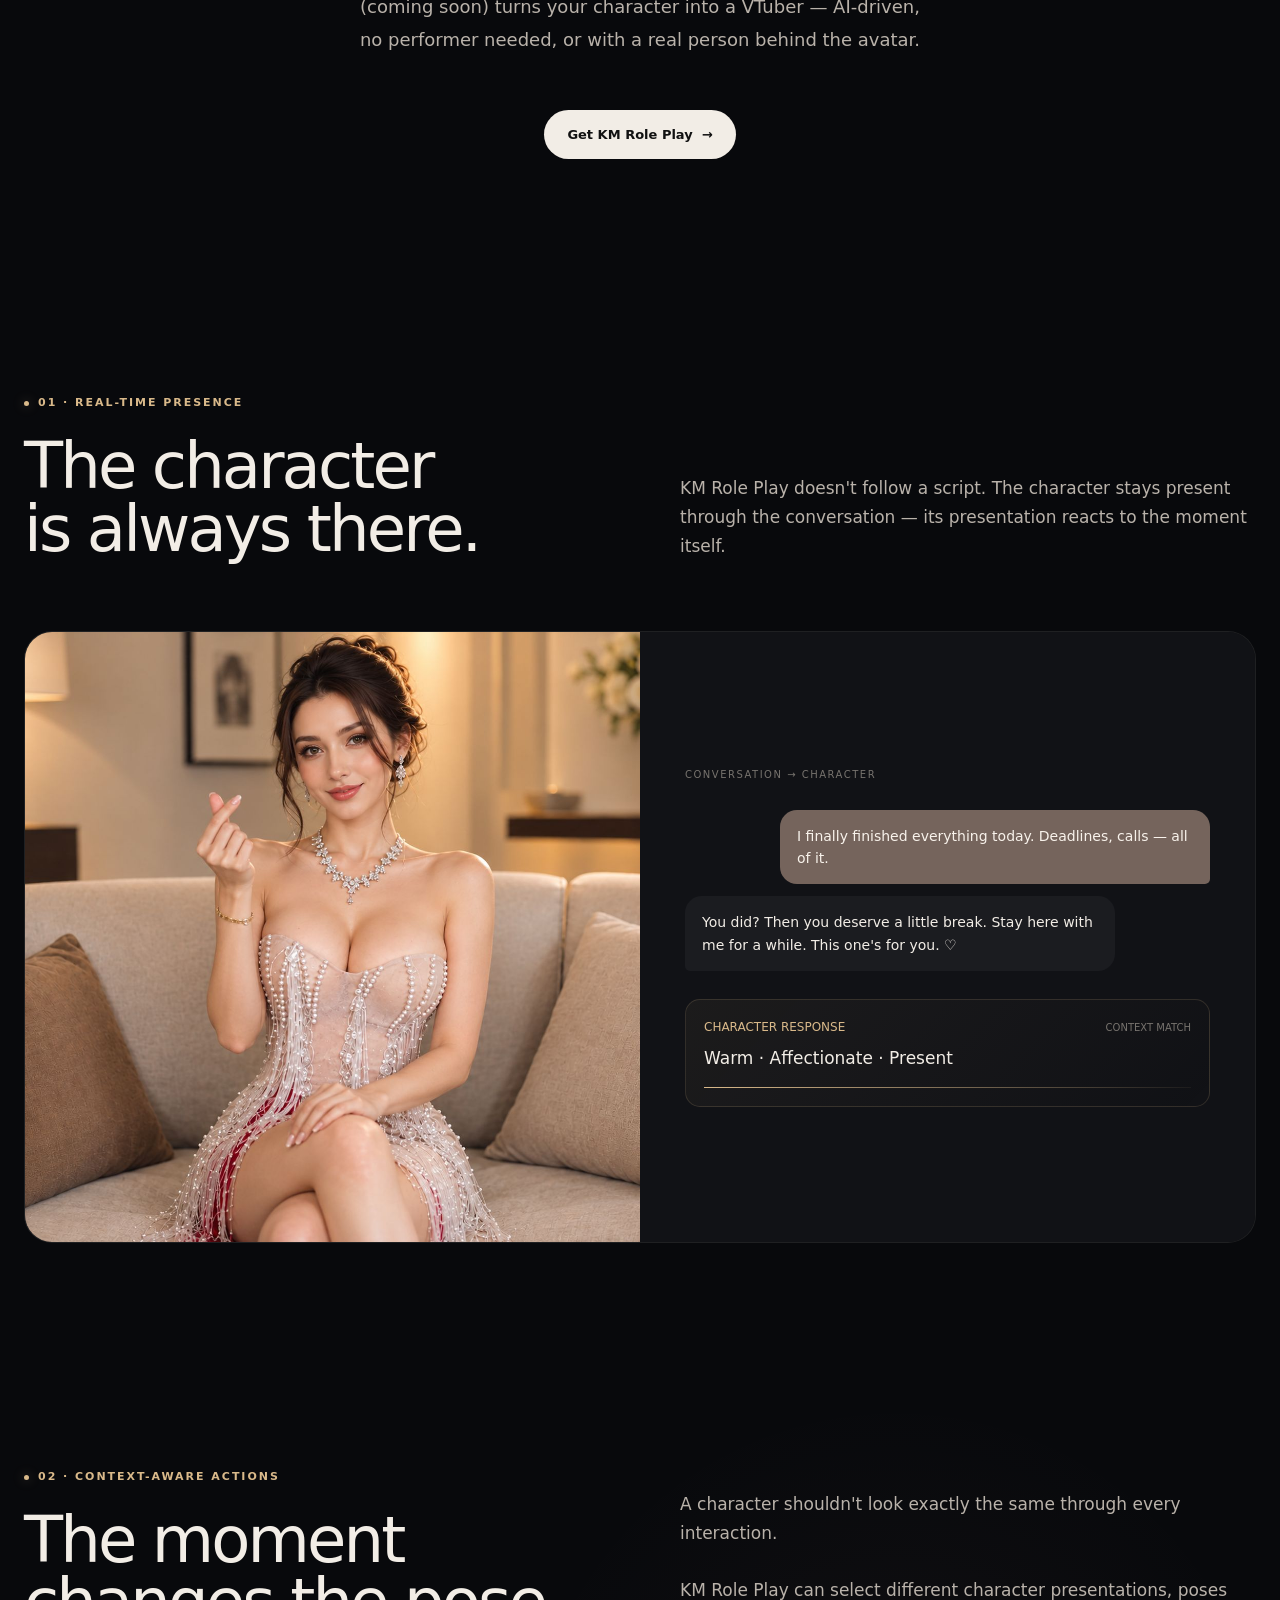
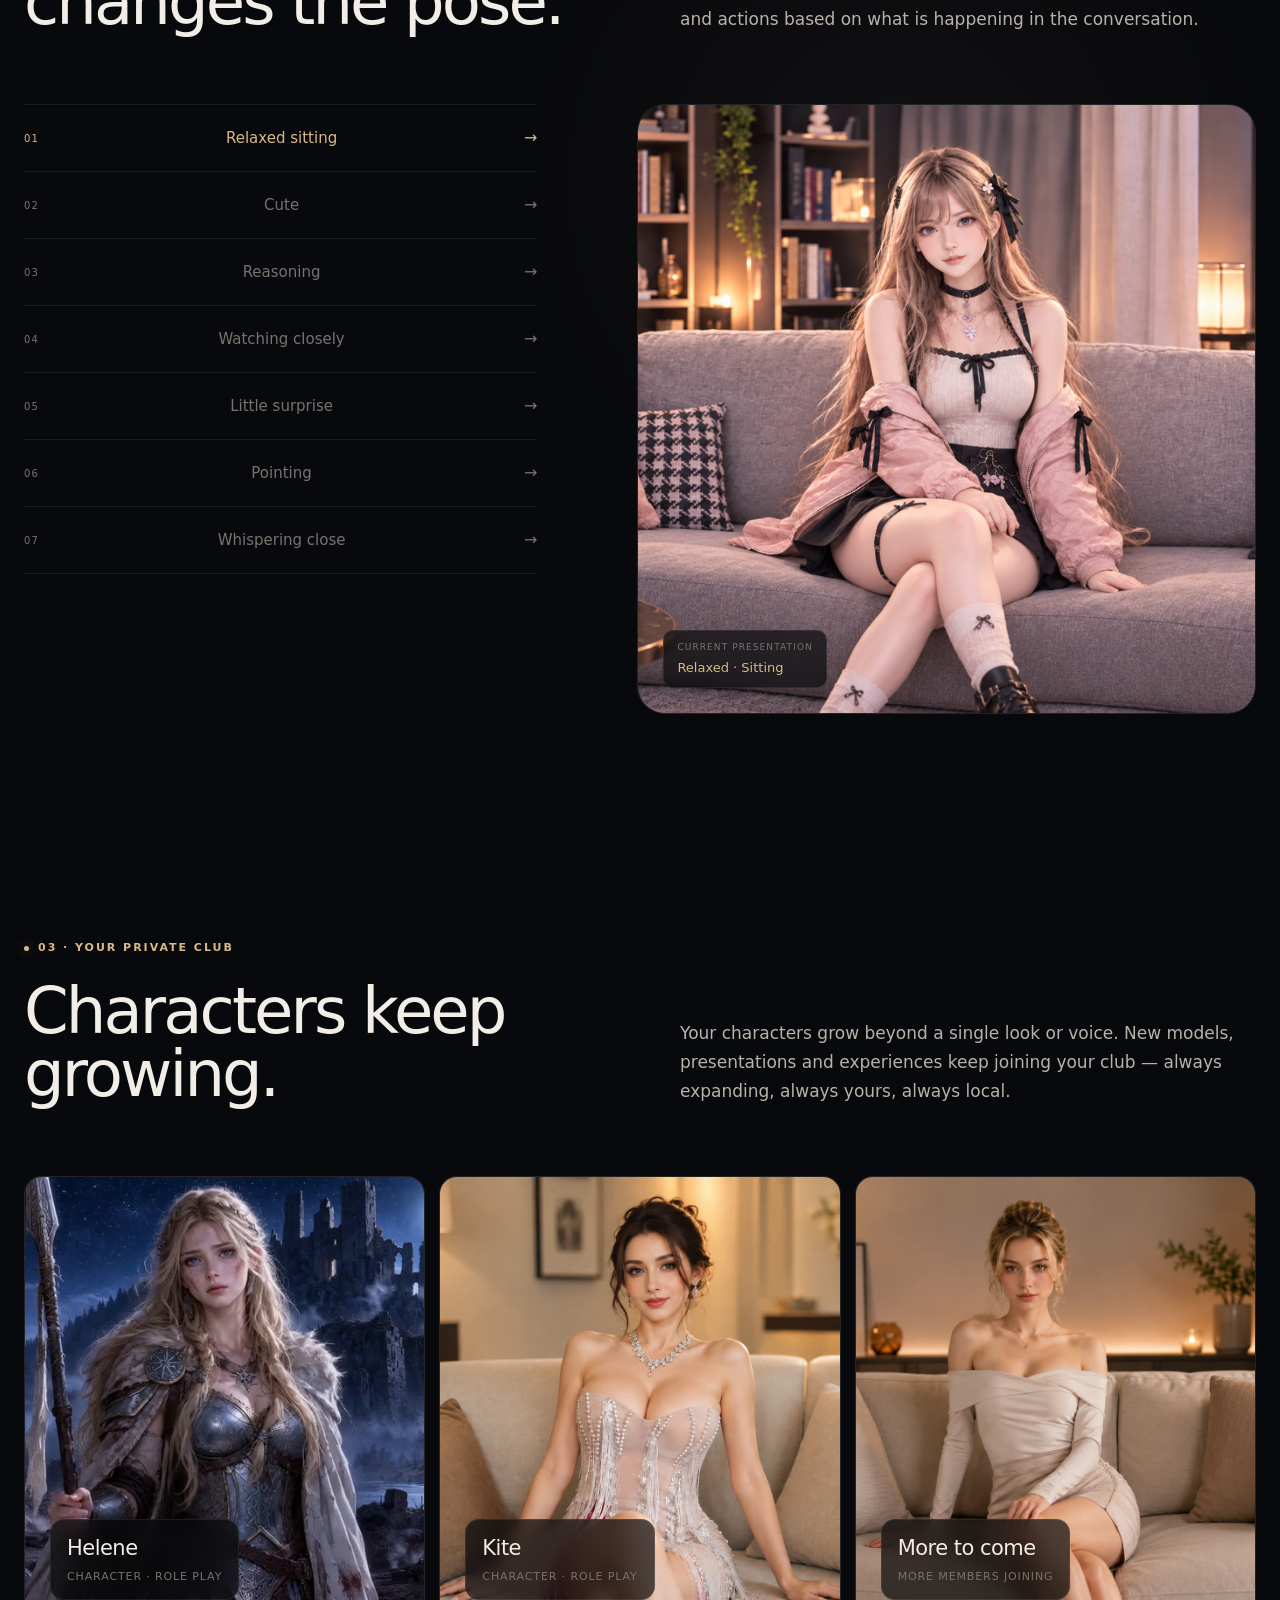
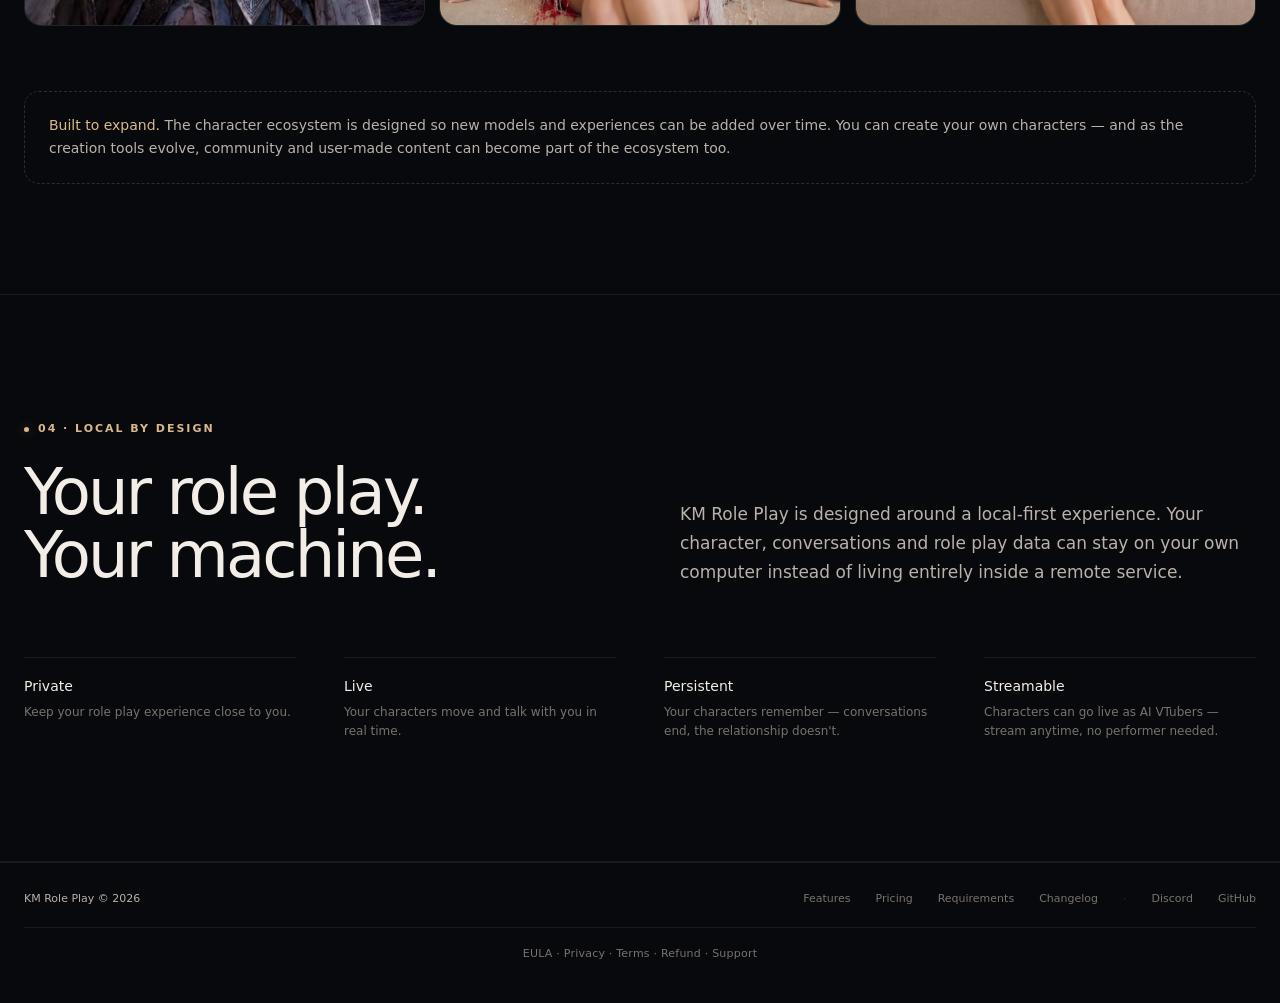
==== commit 4d169c01: "Rename Sakurizuki back to Helene (final roster: Helene and Kite)" ====
--- a/index.html
+++ b/index.html
@@ -389,7 +389,7 @@
             <div class="library-meta">
 
               <div class="library-name">
-                Sakurizuki
+                Helene
               </div>
 
               <div class="library-type">
